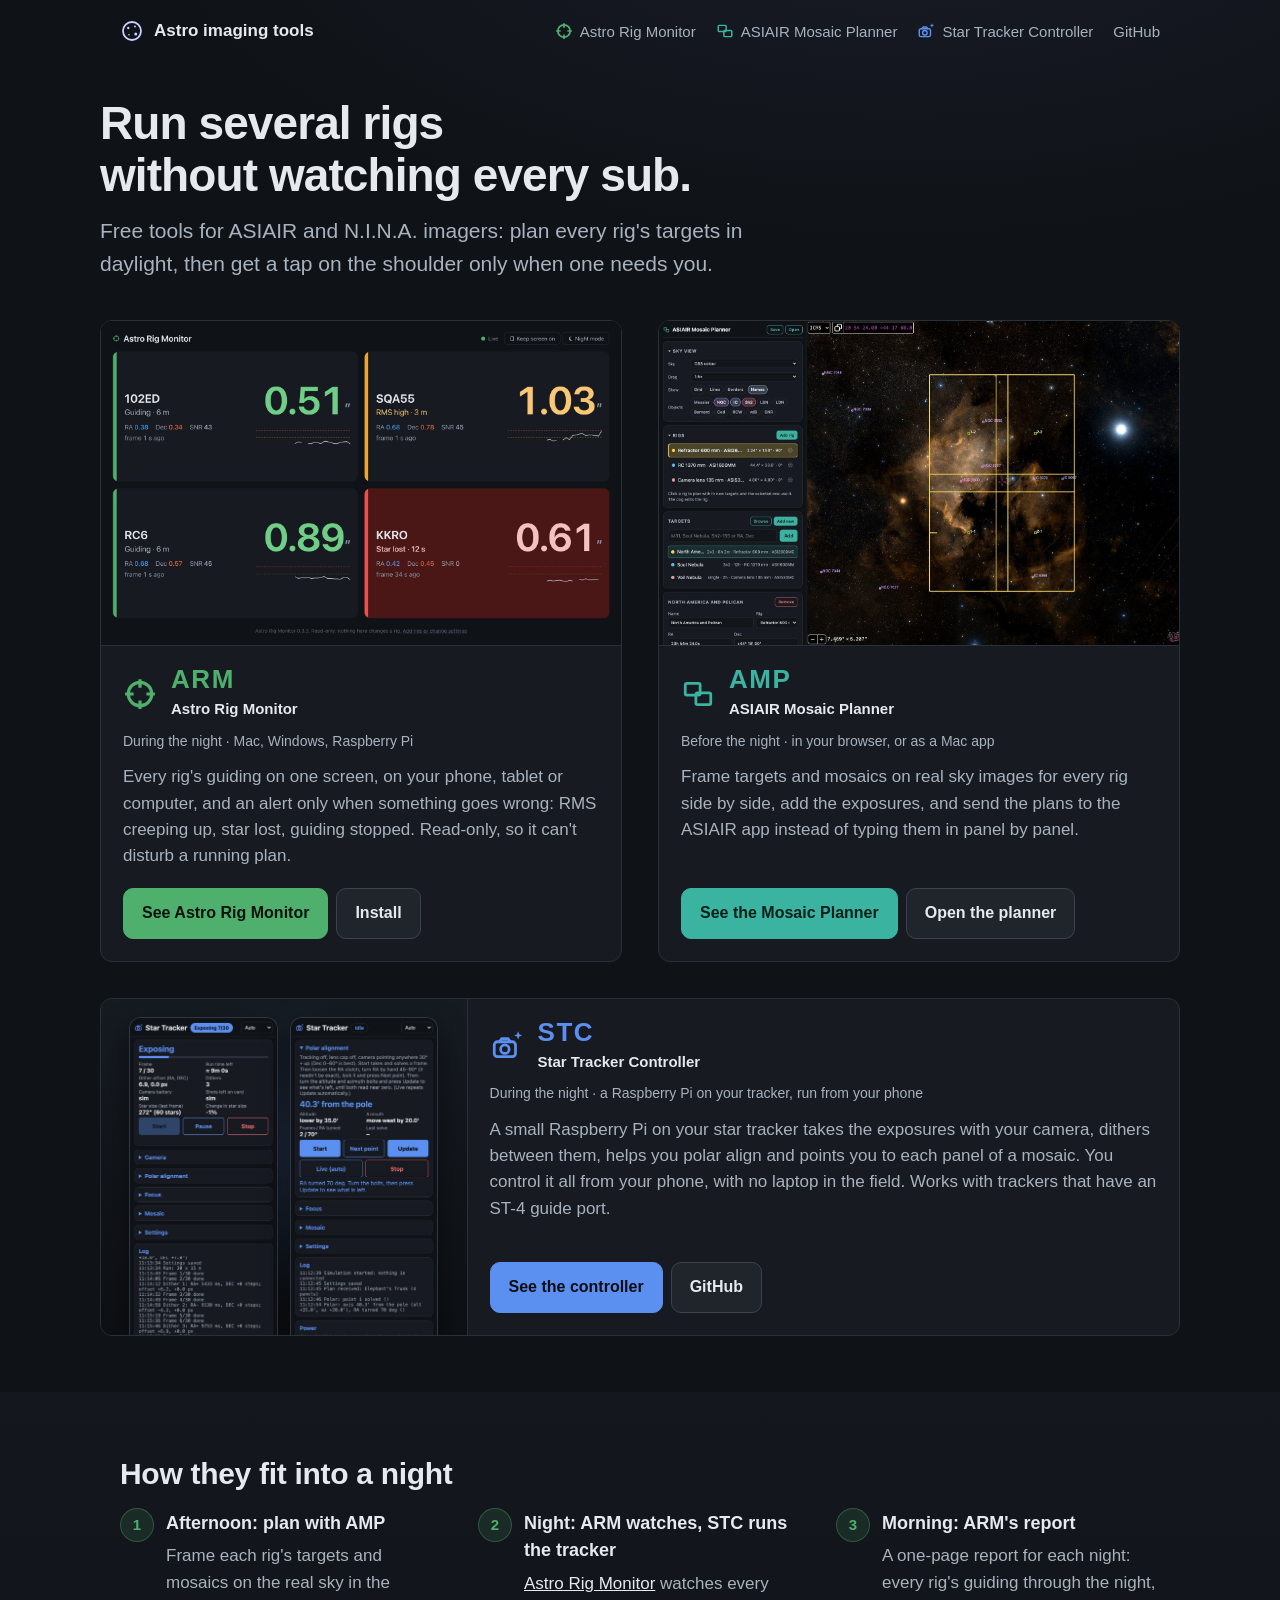
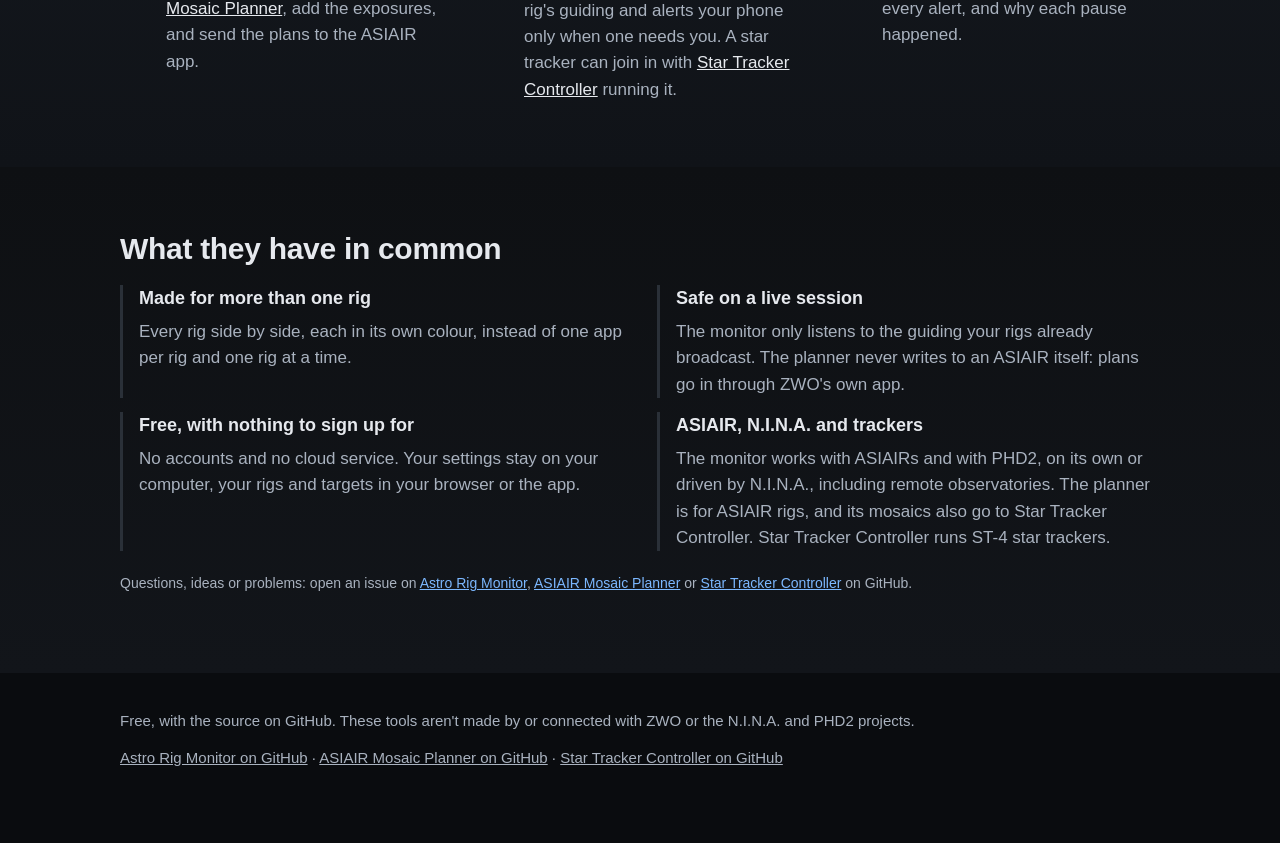
==== index.html @ a5149cb7 "Home: STC screenshots fill their panel Co-Authored-By: Claude Opus 5.5 <noreply@anthropic.com>" ====
<!doctype html>
<html lang="en">
<head>
<meta charset="utf-8">
<meta name="viewport" content="width=device-width, initial-scale=1">
<title>Astro imaging tools: free apps for ASIAIR and N.I.N.A. imagers</title>
<meta name="description" content="Free tools for imaging with several rigs: Astro Rig Monitor watches every rig's guiding and alerts your phone; ASIAIR Mosaic Planner plans mosaics on the real sky and sends them to the ASIAIR app.">
<meta property="og:title" content="Astro imaging tools">
<meta property="og:description" content="Free apps for ASIAIR and N.I.N.A. imagers running more than one rig.">
<meta property="og:image" content="https://dgsgc.github.io/img/rig-monitor.jpg">
<link rel="icon" href="data:image/svg+xml,%3Csvg xmlns='http://www.w3.org/2000/svg' viewBox='0 0 32 32'%3E%3Ccircle cx='16' cy='16' r='12' fill='none' stroke='%23c9d1ff' stroke-width='2.4'/%3E%3Ccircle cx='11' cy='12' r='1.6' fill='%23c9d1ff'/%3E%3Ccircle cx='20' cy='10' r='1.2' fill='%23c9d1ff'/%3E%3Ccircle cx='21' cy='20' r='2' fill='%23c9d1ff'/%3E%3Ccircle cx='12' cy='21' r='1.1' fill='%23c9d1ff'/%3E%3C/svg%3E">
<style>
:root { color-scheme: dark;
  --bg: #0f1216; --panel: #171b21; --line: #2a3038; --text: #e6e9ee; --text2: #a9b2bf;
  --ok: #4fb06d; --warn: #e0a43a; --alert: #e25b4b; --link: #7cb8ff;
  --r: 12px; --max: 1080px;
}
* { box-sizing: border-box; }
html { -webkit-text-size-adjust: 100%; }
body { margin: 0; background: var(--bg) radial-gradient(1100px 520px at 70% -120px, rgba(140,150,255,.08), transparent 70%) no-repeat; color: var(--text); font: 17px/1.55 -apple-system, BlinkMacSystemFont, "Segoe UI", Roboto, sans-serif; }
a { color: var(--link); }
img { max-width: 100%; height: auto; display: block; }
.wrap { max-width: var(--max); margin: 0 auto; padding: 0 20px; }
section { padding: 64px 0; }
/* sections told apart by a slight change of shade, each with a very gentle gradient */
section:nth-of-type(odd)  { background: linear-gradient(180deg, #14181e 0%, #101318 100%); }
section:nth-of-type(even) { background: linear-gradient(180deg, #0e1013 0%, #12151a 100%); }
section#install { background: linear-gradient(180deg, #121820 0%, #0f141a 100%); }
h1 { font-size: clamp(30px, 5vw, 46px); line-height: 1.12; margin: 0 0 14px; letter-spacing: -0.02em; }
h2 { font-size: clamp(23px, 3.2vw, 30px); line-height: 1.2; margin: 0 0 18px; letter-spacing: -0.01em; }
h3 { font-size: 18px; margin: 0 0 6px; }
p { margin: 0 0 14px; }
.lead { font-size: clamp(18px, 2.2vw, 21px); color: var(--text2); max-width: 720px; }
.muted { color: var(--text2); }
small, .small { font-size: 14px; color: var(--text2); }

/* top */
header { padding: 18px 0; }
header .wrap { display: flex; align-items: center; justify-content: space-between; gap: 16px; }
.brand { display: flex; align-items: center; gap: 10px; font-weight: 600; color: var(--text); text-decoration: none; }
.brand svg { width: 24px; height: 24px; }
header nav a { color: var(--text2); text-decoration: none; margin-left: 18px; font-size: 15px; }
header nav a:hover { color: var(--text); }
.hero { padding: 36px 0 56px; }
.hero .shot { margin-top: 34px; }

/* hero mock-up: a tablet in landscape with a phone in front of it, drawn in CSS */
.devices { position: relative; margin: 40px 0 0; padding: 0 9% 6% 0; }
.tablet, .handset { background: linear-gradient(145deg, #2a2f37, #0b0d10 55%, #1b1f25); box-shadow: 0 30px 70px rgba(0,0,0,.55), inset 0 0 0 1px rgba(255,255,255,.07); }
.tablet { border-radius: clamp(16px, 3vw, 34px); padding: clamp(8px, 1.6vw, 18px); }
.tablet .screen { border-radius: clamp(8px, 1.4vw, 16px); overflow: hidden; background: #000; aspect-ratio: 1600 / 1000; }
.handset { position: absolute; right: 0; bottom: 0; width: 23%; border-radius: clamp(16px, 3.2vw, 36px); padding: clamp(4px, .7vw, 8px); }
.handset .screen { border-radius: clamp(12px, 2.6vw, 29px); overflow: hidden; background: #000; aspect-ratio: 9 / 19.5; }
.handset .screen img, .tablet .screen img { width: 100%; height: 100%; object-fit: cover; object-position: top; }
.devices + .cap { margin-top: 14px; }

/* buttons */
.dl { display: flex; flex-wrap: wrap; gap: 10px; margin: 26px 0 8px; }
.btn { display: inline-flex; align-items: center; gap: 8px; padding: 12px 18px; border-radius: 10px; font-weight: 600; font-size: 16px;
       text-decoration: none; border: 1px solid #3c434e; color: var(--text); background: #20252c; }
.btn.primary { background: var(--ok); border-color: var(--ok); color: #08130c; }
.btn:hover { filter: brightness(1.1); }
.btn .sub { font-weight: 400; font-size: 13px; opacity: .8; }

/* screenshots */
.shot { border-radius: var(--r); border: 1px solid var(--line); overflow: hidden; background: #000; }
.cap { font-size: 14px; color: var(--text2); margin-top: 8px; }
.grid3 { display: grid; grid-template-columns: repeat(3, 1fr); gap: 16px; }
.phone { aspect-ratio: 600 / 1298; }
.phone img { width: 100%; height: 100%; object-fit: cover; object-position: top; }

/* points */
.points { display: grid; grid-template-columns: repeat(2, 1fr); gap: 14px 34px; margin-top: 8px; }
.point { padding-left: 16px; border-left: 3px solid var(--line); }
.point p { color: var(--text2); margin: 0; }
.point.ok { border-color: var(--ok); } .point.warn { border-color: var(--warn); } .point.alert { border-color: var(--alert); }

/* levels table */
.levels { width: 100%; border-collapse: collapse; margin-top: 6px; font-size: 16px; }
.levels td { padding: 10px 12px; border-top: 1px solid var(--line); vertical-align: top; }
.levels td:first-child { white-space: nowrap; font-weight: 600; width: 1%; }
.tag { display: inline-block; padding: 1px 9px; border-radius: 99px; font-size: 13px; font-weight: 700; }
.tag.ok { background: rgba(79,176,109,.18); color: var(--ok); }
.tag.warn { background: rgba(224,164,58,.18); color: var(--warn); }
.tag.alert { background: rgba(226,91,75,.2); color: var(--alert); }

.steps { list-style: none; counter-reset: st; padding: 0; margin: 8px 0 0; display: grid; grid-template-columns: repeat(2, 1fr); gap: 18px 34px; }
.steps li { counter-increment: st; position: relative; padding-left: 46px; }
.steps li::before { content: counter(st); position: absolute; left: 0; top: -2px; width: 32px; height: 32px; border-radius: 50%;
  display: grid; place-items: center; font-weight: 700; font-size: 15px; color: var(--ok); background: rgba(79,176,109,.14); border: 1px solid rgba(79,176,109,.35); }
.steps p { color: var(--text2); margin: 0; }

/* settings pop-up */
dialog#settings { width: min(720px, calc(100vw - 32px)); max-height: min(86vh, 900px); overflow: auto; padding: 0; border: 1px solid var(--line); border-radius: var(--r);
  background: linear-gradient(180deg, #181c22, #121519); color: var(--text); box-shadow: 0 30px 80px rgba(0,0,0,.6); }
dialog#settings::backdrop { background: rgba(5,7,9,.7); backdrop-filter: blur(2px); }
.dlg-head { position: sticky; top: 0; display: flex; align-items: center; justify-content: space-between; gap: 12px; padding: 16px 20px;
  background: #181c22; border-bottom: 1px solid var(--line); }
.dlg-head h2 { margin: 0; font-size: 21px; }
.dlg-x { background: none; border: 1px solid var(--line); color: var(--text2); border-radius: 8px; width: 34px; height: 34px; font-size: 22px; line-height: 1; cursor: pointer; }
.dlg-x:hover { color: var(--text); }
.dlg-body { padding: 16px 20px 22px; font-size: 15.5px; }
.dlg-body h3 { margin: 20px 0 8px; font-size: 15px; color: var(--ok); text-transform: uppercase; letter-spacing: .06em; }
.dlg-body dl { margin: 0; display: grid; grid-template-columns: 11em 1fr; gap: 8px 16px; }
.dlg-body dt { font-weight: 600; }
.dlg-body dd { margin: 0; color: var(--text2); }
@media (max-width: 560px) { .dlg-body dl { grid-template-columns: 1fr; gap: 2px; } .dlg-body dd { margin-bottom: 8px; } }

/* install */
.install { display: grid; grid-template-columns: repeat(3, 1fr); gap: 16px; }
.card { background: var(--panel); border: 1px solid var(--line); border-radius: var(--r); padding: 20px; }
.card ol { margin: 10px 0 0; padding-left: 20px; color: var(--text2); }
.card li { margin-bottom: 6px; }
.card .btns { display: flex; flex-wrap: wrap; gap: 8px; margin-top: 14px; }
code { font: 13px/1.5 ui-monospace, SFMono-Regular, Menlo, monospace; background: #0a0c0f; border: 1px solid var(--line);
       border-radius: 6px; padding: 2px 6px; word-break: break-all; }
pre { margin: 10px 0 0; } pre code { display: block; padding: 10px; white-space: pre-wrap; }
.copy { margin-top: 8px; font-size: 13px; padding: 6px 10px; border-radius: 8px; border: 1px solid var(--line); background: none; color: var(--text2); cursor: pointer; }

footer { padding: 36px 0 60px; background: #0a0c0f; color: var(--text2); font-size: 15px; }
footer a { color: var(--text2); }

@media (max-width: 820px) {
  .points, .install, .steps { grid-template-columns: 1fr; }
  header nav { display: none; }
  section { padding: 48px 0; }
}
@media (max-width: 520px) {
  .grid3 { grid-template-columns: 1fr 1fr; }
  .grid3 > :nth-child(3) { display: none; }
  .wrap { padding: 0 16px; }
  .btn { width: 100%; justify-content: center; }
  .devices { padding: 0 14% 10% 0; }
  .handset { width: 30%; }
}

/* the tools */
.tools { display: grid; grid-template-columns: repeat(2, 1fr); gap: 36px; margin-top: 40px; }
/* Star Tracker Controller, the smaller tool: one wide card under the two main ones, picture on the left */
.tool.tp { grid-column: 1 / -1; flex-direction: row; }
.tool.tp .pic.art { flex: 0 0 34%; aspect-ratio: auto; min-height: 210px; border-bottom: 0; border-right: 1px solid var(--line); }
.tool.tp .pic.art svg { width: 30%; max-width: 110px; }
@media (max-width: 820px) { .tool .pic.phones img { width: 40%; } .tool.tp { flex-direction: column; } .tool.tp .pic.art { flex: none; aspect-ratio: 16 / 9; min-height: 0; border-right: 0; border-bottom: 1px solid var(--line); } }
.tool { background: var(--panel); border: 1px solid var(--line); border-radius: var(--r); overflow: hidden; display: flex; flex-direction: column; }
.tool .pic { display: block; aspect-ratio: 16 / 10; overflow: hidden; border-bottom: 1px solid var(--line); background: #000; }
.tool .pic img { width: 100%; height: 100%; object-fit: cover; object-position: top left; transition: transform .4s ease; }
.tool:hover .pic img { transform: scale(1.02); }
.tool .body { padding: 20px 22px 22px; display: flex; flex-direction: column; flex: 1; }
.tool h3 { display: flex; align-items: center; gap: 10px; font-size: 21px; margin-bottom: 4px; }
.tool h3 svg { width: 24px; height: 24px; flex: none; }
.tool .for { font-size: 14px; color: var(--text2); margin: 0 0 12px; }
.tool p.what { color: var(--text2); margin: 0 0 18px; }
.tool .btns { display: flex; flex-wrap: wrap; gap: 8px; margin-top: auto; }
.tool.rig .btn.primary { background: var(--ok); border-color: var(--ok); color: #08130c; }
.tool.mos .btn.primary { background: #3bb3a1; border-color: #3bb3a1; color: #04201b; }
.tool.tp .btn.primary { background: #5b8ff0; border-color: #5b8ff0; color: #0b0e12; }
.tool .pic.art { display: grid; place-items: center; background: radial-gradient(circle at 50% 45%, rgba(91,143,240,.16), transparent 60%), linear-gradient(180deg, #161b22, #0d1014); }
.tool .pic.art svg { width: 38%; height: auto; }
.tool:hover .pic.art svg { transform: scale(1.03); transition: transform .4s ease; }
@media (max-width: 820px) { .tools { grid-template-columns: 1fr; } }
.steps.three { grid-template-columns: repeat(3, 1fr); }
@media (max-width: 820px) { .steps.three { grid-template-columns: 1fr; } }
.steps a, .point a { color: var(--text); }

.tool .pic.phones { display: flex; justify-content: center; align-items: flex-start; gap: 12px; padding: 18px 14px 0; overflow: hidden; }
.tool .pic.phones { align-items: stretch; }
.tool .pic.phones img { width: 44%; height: auto; align-self: stretch; object-fit: cover; object-position: top; border-radius: 12px 12px 0 0;
  border: 1px solid #2f3742; border-bottom: 0; box-shadow: 0 10px 30px rgba(0,0,0,.45); transition: transform .4s ease; }
.tool:hover .pic.phones img { transform: translateY(-3px); }

/* the three tools by their short names */
.trio { display: flex; flex-wrap: wrap; gap: 10px 28px; margin: 26px 0 4px; }
.acro { display: flex; align-items: center; gap: 12px; text-decoration: none; color: var(--text); }
.acro svg { width: 30px; height: 30px; flex: none; }
.acro b { display: block; font-size: 26px; letter-spacing: .06em; line-height: 1; color: var(--c); }
.acro small { display: block; font-size: 13.5px; color: var(--text2); margin-top: 4px; }
.acro:hover small { color: var(--text); }
.acr { margin-left: auto; font-size: 12.5px; font-weight: 800; letter-spacing: .08em; color: var(--c); border: 1px solid color-mix(in srgb, var(--c) 55%, transparent);
  background: color-mix(in srgb, var(--c) 14%, transparent); border-radius: 999px; padding: 2px 9px; }
.tool h3 { width: 100%; }

/* title section: headline on the left, the three tools on the right */
.split { display: grid; grid-template-columns: 1fr 1fr; gap: 40px; align-items: center; }
.split .lead { margin-bottom: 0; }
.split h1 { font-size: clamp(30px, 3.6vw, 40px); }
.split .trio { flex-direction: column; gap: 14px; margin: 0; }
.split .acro { gap: 16px; padding: 6px 4px; border-radius: 10px; }
.split .acro:hover { background: rgba(255,255,255,.03); }
.split .acro svg { width: 40px; height: 40px; }
.split .acro b { font-size: 30px; }
.split .acro small { font-size: 15px; }
@media (max-width: 820px) { .split { grid-template-columns: 1fr; gap: 24px; } }

.tool h3.acro-title { display: flex; align-items: center; gap: 14px; margin-bottom: 10px; }
.tool h3.acro-title svg { width: 34px; height: 34px; }
.tool h3.acro-title b { display: block; font-size: 26px; letter-spacing: .06em; line-height: 1; color: var(--c); }
.tool h3.acro-title small { display: block; font-size: 15px; font-weight: 600; color: var(--text); margin-top: 5px; letter-spacing: 0; }

header nav { display: flex; align-items: center; flex-wrap: wrap; justify-content: flex-end; gap: 6px 20px; }
header nav a { margin-left: 0; }
header nav a.navtool { display: inline-flex; align-items: center; gap: 7px; }
header nav a.navtool svg { width: 18px; height: 18px; flex: none; }
@media (max-width: 1000px) { header nav a.navtool { font-size: 14px; } header nav { gap: 6px 14px; } }
</style>
</head>
<body>

<header>
  <div class="wrap">
    <a class="brand" href="#"><svg viewBox="0 0 32 32" aria-hidden="true"><circle cx="16" cy="16" r="12" fill="none" stroke="#c9d1ff" stroke-width="2.4"/><circle cx="11" cy="12" r="1.6" fill="#c9d1ff"/><circle cx="20" cy="10" r="1.2" fill="#c9d1ff"/><circle cx="21" cy="20" r="2" fill="#c9d1ff"/><circle cx="12" cy="21" r="1.1" fill="#c9d1ff"/></svg>Astro imaging tools</a>
    <nav><a class="navtool" href="https://dgsgc.github.io/astro-rig-monitor/"><svg viewBox="0 0 32 32" aria-hidden="true"><circle cx="16" cy="16" r="11" fill="none" stroke="#4fb06d" stroke-width="3"/><path d="M16 2v8M16 22v8M2 16h8M22 16h8" stroke="#4fb06d" stroke-width="3"/></svg>Astro Rig Monitor</a><a class="navtool" href="https://dgsgc.github.io/asiair-mosaic-planner/"><svg viewBox="0 0 32 32" aria-hidden="true"><rect x="4" y="6" width="14" height="11" rx="1.5" fill="none" stroke="#3bb3a1" stroke-width="2.6"/><rect x="14" y="15" width="14" height="11" rx="1.5" fill="none" stroke="#3bb3a1" stroke-width="2.6"/></svg>ASIAIR Mosaic Planner</a><a class="navtool" href="https://dgsgc.github.io/star-tracker-controller/"><svg viewBox="0 0 32 32" aria-hidden="true"><rect x="4" y="12" width="20" height="14" rx="3" fill="none" stroke="#5b8ff0" stroke-width="2.6" stroke-linecap="round" stroke-linejoin="round"/><circle cx="14" cy="19" r="4" fill="none" stroke="#5b8ff0" stroke-width="2.6" stroke-linecap="round" stroke-linejoin="round"/><path d="M9 12l2-3h6l2 3" fill="none" stroke="#5b8ff0" stroke-width="2.6" stroke-linecap="round" stroke-linejoin="round"/><path d="M26.5 2.2l1.06 2.74 2.74 1.06-2.74 1.06-1.06 2.74-1.06-2.74-2.74-1.06 2.74-1.06z" fill="#5b8ff0"/></svg>Star Tracker Controller</a><a href="https://github.com/dgsgc">GitHub</a></nav>
  </div>
</header>

<main>
<div class="wrap hero">
  <h1>Run several rigs<br>without watching every sub.</h1>
  <p class="lead">Free tools for ASIAIR and N.I.N.A. imagers: plan every rig's targets in daylight, then get a tap on the shoulder only when one needs you.</p>

  <div class="tools">
    <article class="tool rig">
      <a class="pic" href="https://dgsgc.github.io/astro-rig-monitor/"><img src="img/rig-monitor.jpg" width="1600" height="1000" alt="Astro Rig Monitor showing four rigs: two guiding well, one in warning, one in alert"></a>
      <div class="body">
        <h3 class="acro-title" style="--c:#4fb06d"><svg viewBox="0 0 32 32" aria-hidden="true"><circle cx="16" cy="16" r="11" fill="none" stroke="#4fb06d" stroke-width="3"/><path d="M16 2v8M16 22v8M2 16h8M22 16h8" stroke="#4fb06d" stroke-width="3"/></svg><span><b>ARM</b><small>Astro Rig Monitor</small></span></h3>
        <p class="for">During the night · Mac, Windows, Raspberry Pi</p>
        <p class="what">Every rig's guiding on one screen, on your phone, tablet or computer, and an alert only when something goes wrong: RMS creeping up, star lost, guiding stopped. Read-only, so it can't disturb a running plan.</p>
        <div class="btns"><a class="btn primary" href="https://dgsgc.github.io/astro-rig-monitor/">See Astro Rig Monitor</a><a class="btn" href="https://dgsgc.github.io/astro-rig-monitor/#install">Install</a></div>
      </div>
    </article>
    <article class="tool mos">
      <a class="pic" href="https://dgsgc.github.io/asiair-mosaic-planner/"><img src="img/mosaic-planner.jpg" width="1600" height="964" alt="ASIAIR Mosaic Planner with a 2×2 mosaic of the North America and Pelican nebulae"></a>
      <div class="body">
        <h3 class="acro-title" style="--c:#3bb3a1"><svg viewBox="0 0 32 32" aria-hidden="true"><rect x="4" y="6" width="14" height="11" rx="1.5" fill="none" stroke="#3bb3a1" stroke-width="2.6"/><rect x="14" y="15" width="14" height="11" rx="1.5" fill="none" stroke="#3bb3a1" stroke-width="2.6"/></svg><span><b>AMP</b><small>ASIAIR Mosaic Planner</small></span></h3>
        <p class="for">Before the night · in your browser, or as a Mac app</p>
        <p class="what">Frame targets and mosaics on real sky images for every rig side by side, add the exposures, and send the plans to the ASIAIR app instead of typing them in panel by panel.</p>
        <div class="btns"><a class="btn primary" href="https://dgsgc.github.io/asiair-mosaic-planner/">See the Mosaic Planner</a><a class="btn" href="https://dgsgc.github.io/asiair-mosaic-planner/app/">Open the planner</a></div>
      </div>
    </article>
    <article class="tool tp">
      <a class="pic art phones" href="https://dgsgc.github.io/star-tracker-controller/" aria-label="Star Tracker Controller"><img src="img/star-tracker-run.jpg" width="600" height="1298" alt="Star Tracker Controller on a phone: a run in progress with dithers" loading="lazy"><img src="img/star-tracker-polar.jpg" width="600" height="1298" alt="Star Tracker Controller on a phone: polar alignment" loading="lazy"></a>
      <div class="body">
        <h3 class="acro-title" style="--c:#5b8ff0"><svg viewBox="0 0 32 32" aria-hidden="true"><rect x="4" y="12" width="20" height="14" rx="3" fill="none" stroke="#5b8ff0" stroke-width="2.6" stroke-linecap="round" stroke-linejoin="round"/><circle cx="14" cy="19" r="4" fill="none" stroke="#5b8ff0" stroke-width="2.6" stroke-linecap="round" stroke-linejoin="round"/><path d="M9 12l2-3h6l2 3" fill="none" stroke="#5b8ff0" stroke-width="2.6" stroke-linecap="round" stroke-linejoin="round"/><path d="M26.5 2.2l1.06 2.74 2.74 1.06-2.74 1.06-1.06 2.74-1.06-2.74-2.74-1.06 2.74-1.06z" fill="#5b8ff0"/></svg><span><b>STC</b><small>Star Tracker Controller</small></span></h3>
        <p class="for">During the night · a Raspberry Pi on your tracker, run from your phone</p>
        <p class="what">A small Raspberry Pi on your star tracker takes the exposures with your camera, dithers between them, helps you polar align and points you to each panel of a mosaic. You control it all from your phone, with no laptop in the field. Works with trackers that have an ST-4 guide port.</p>
        <div class="btns"><a class="btn primary" href="https://dgsgc.github.io/star-tracker-controller/">See the controller</a><a class="btn" href="https://github.com/dgsgc/star-tracker-controller">GitHub</a></div>
      </div>
    </article>
  </div>
</div>

<section id="night">
  <div class="wrap">
    <h2>How they fit into a night</h2>
    <ol class="steps three">
      <li><h3>Afternoon: plan with AMP</h3><p>Frame each rig's targets and mosaics on the real sky in the <a href="https://dgsgc.github.io/asiair-mosaic-planner/">Mosaic Planner</a>, add the exposures, and send the plans to the ASIAIR app.</p></li>
      <li><h3>Night: ARM watches, STC runs the tracker</h3><p><a href="https://dgsgc.github.io/astro-rig-monitor/">Astro Rig Monitor</a> watches every rig's guiding and alerts your phone only when one needs you. A star tracker can join in with <a href="https://dgsgc.github.io/star-tracker-controller/">Star Tracker Controller</a> running it.</p></li>
      <li><h3>Morning: ARM's report</h3><p>A one-page report for each night: every rig's guiding through the night, every alert, and why each pause happened.</p></li>
    </ol>
  </div>
</section>

<section>
  <div class="wrap">
    <h2>What they have in common</h2>
    <div class="points">
      <div class="point"><h3>Made for more than one rig</h3><p>Every rig side by side, each in its own colour, instead of one app per rig and one rig at a time.</p></div>
      <div class="point"><h3>Safe on a live session</h3><p>The monitor only listens to the guiding your rigs already broadcast. The planner never writes to an ASIAIR itself: plans go in through ZWO's own app.</p></div>
      <div class="point"><h3>Free, with nothing to sign up for</h3><p>No accounts and no cloud service. Your settings stay on your computer, your rigs and targets in your browser or the app.</p></div>
      <div class="point"><h3>ASIAIR, N.I.N.A. and trackers</h3><p>The monitor works with ASIAIRs and with PHD2, on its own or driven by N.I.N.A., including remote observatories. The planner is for ASIAIR rigs, and its mosaics also go to Star Tracker Controller. Star Tracker Controller runs ST-4 star trackers.</p></div>
    </div>
    <p class="small" style="margin-top:22px">Questions, ideas or problems: open an issue on <a href="https://github.com/dgsgc/astro-rig-monitor/issues">Astro Rig Monitor</a>, <a href="https://github.com/dgsgc/asiair-mosaic-planner/issues">ASIAIR Mosaic Planner</a> or <a href="https://github.com/dgsgc/star-tracker-controller/issues">Star Tracker Controller</a> on GitHub.</p>
  </div>
</section>
</main>

<footer>
  <div class="wrap">
    <p>Free, with the source on GitHub. These tools aren't made by or connected with ZWO or the N.I.N.A. and PHD2 projects.</p>
    <p><a href="https://github.com/dgsgc/astro-rig-monitor">Astro Rig Monitor on GitHub</a> · <a href="https://github.com/dgsgc/asiair-mosaic-planner">ASIAIR Mosaic Planner on GitHub</a> · <a href="https://github.com/dgsgc/star-tracker-controller">Star Tracker Controller on GitHub</a></p>
  </div>
</footer>
</body>
</html>
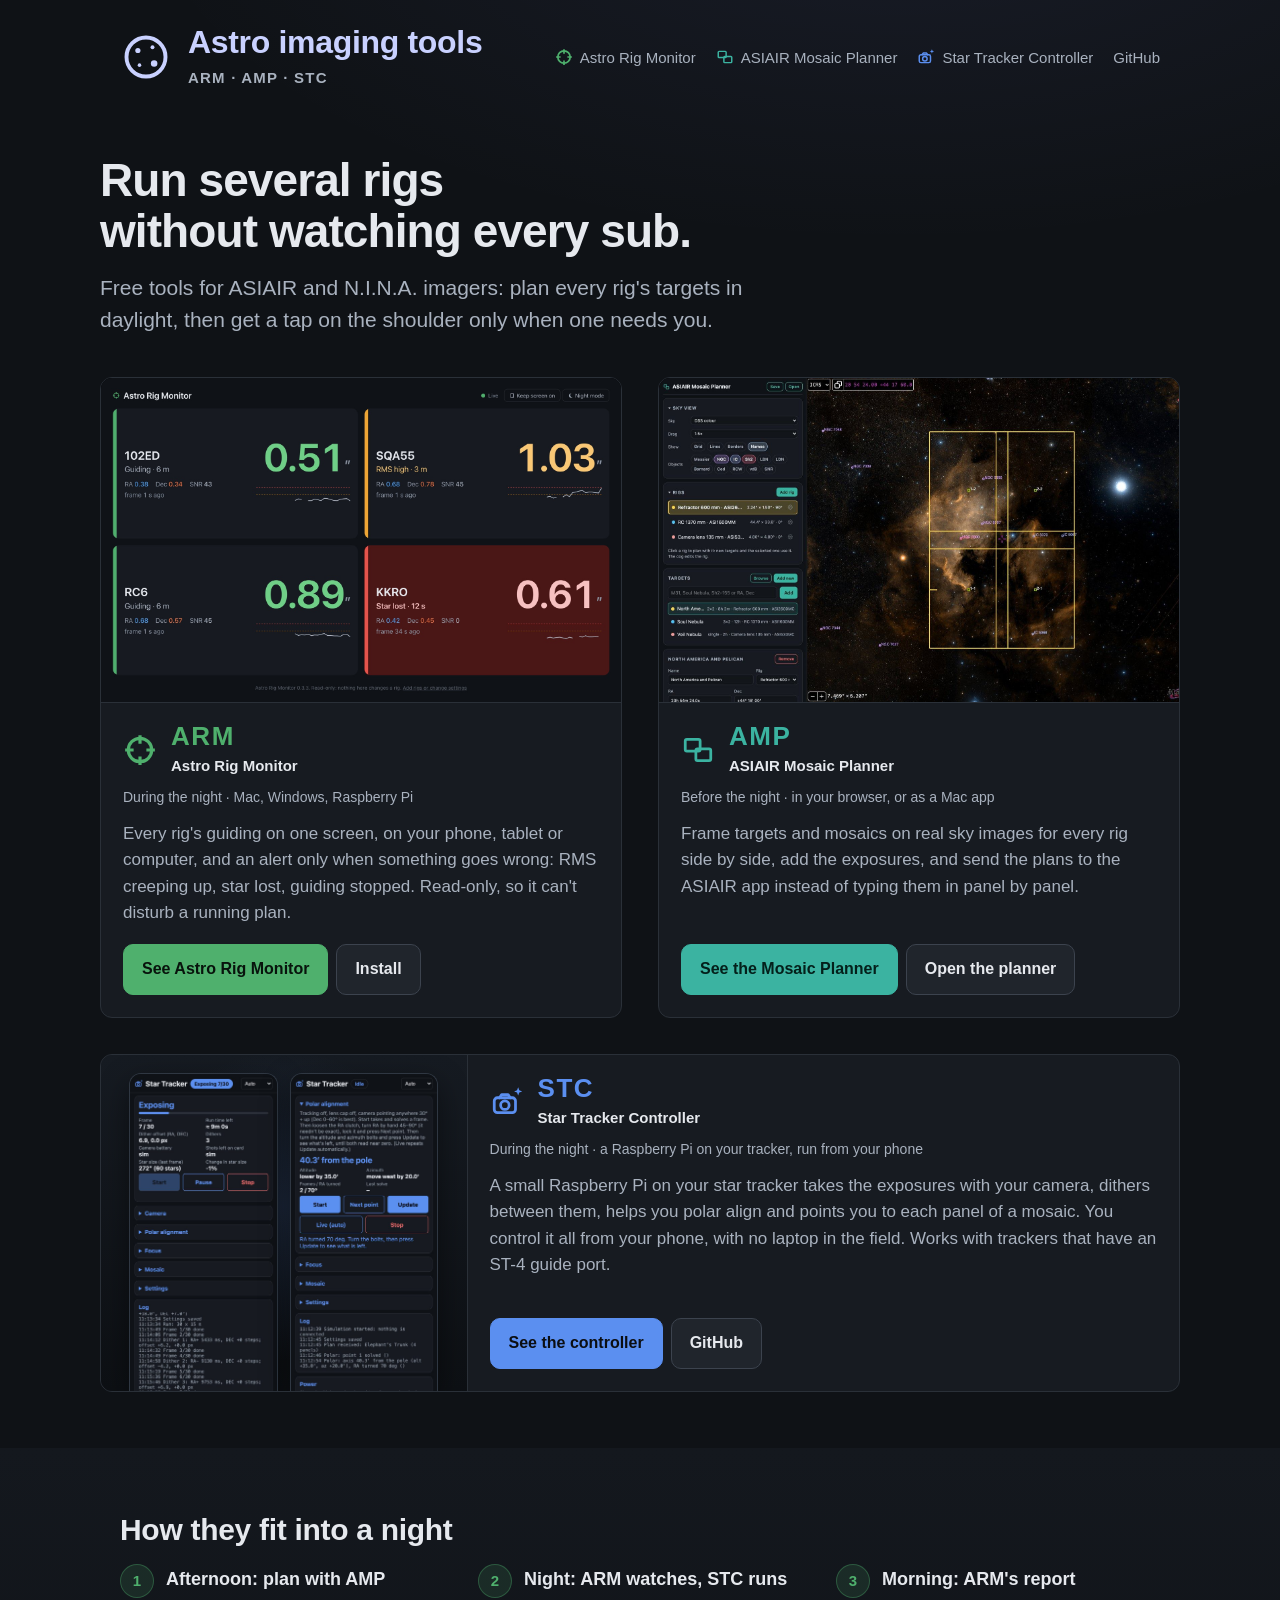
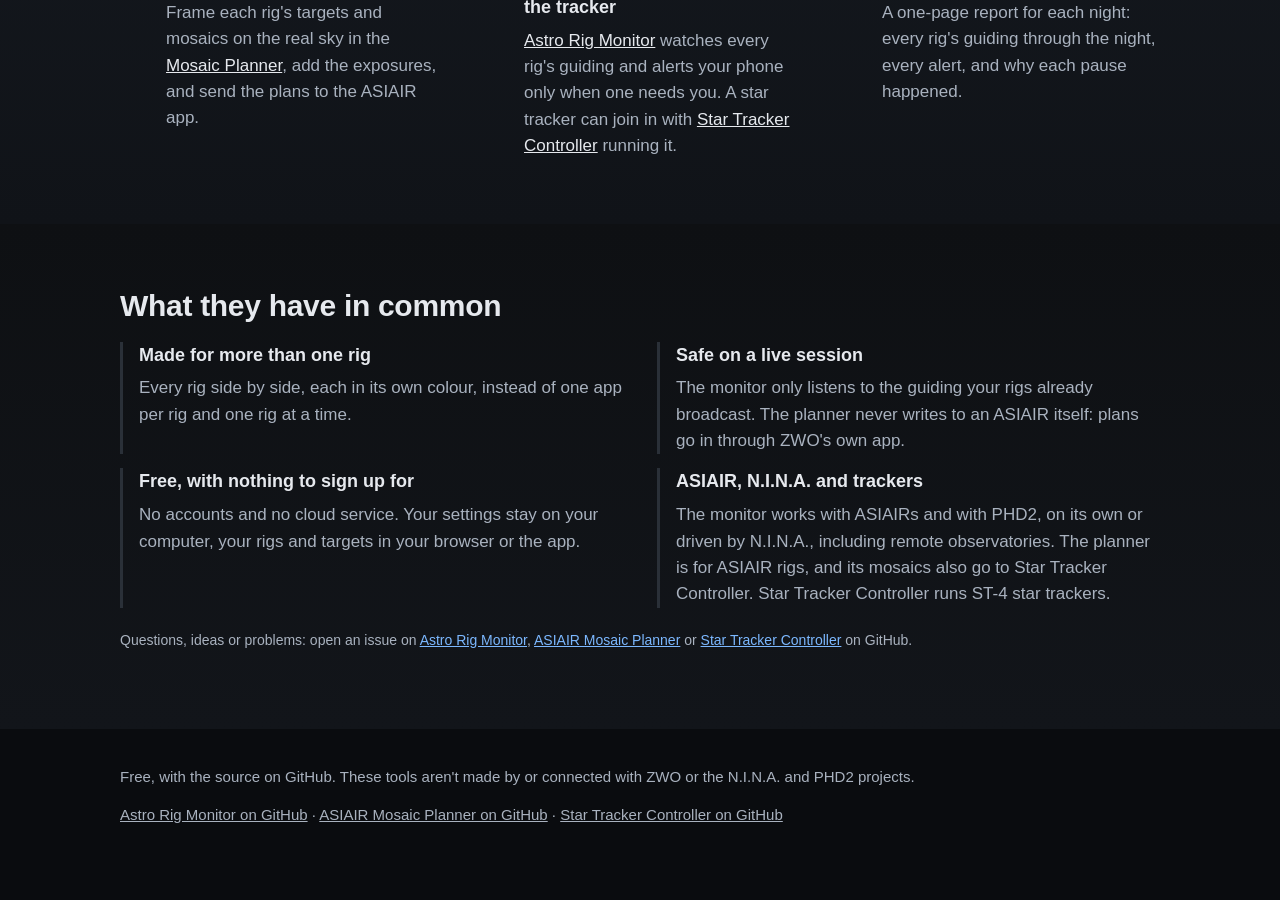
==== commit 50baf1eb: "Home: larger title like the tool pages; menu button below 1100 px Co-Authored-By: Claude Opus 5.5 <n" ====
--- a/index.html
+++ b/index.html
@@ -201,14 +201,38 @@
 header nav a.navtool { display: inline-flex; align-items: center; gap: 7px; }
 header nav a.navtool svg { width: 18px; height: 18px; flex: none; }
 @media (max-width: 1000px) { header nav a.navtool { font-size: 14px; } header nav { gap: 6px 14px; } }
+
+/* homepage title, sized like the tool pages' titles */
+header .brand { gap: 16px; }
+header .brand svg { width: 52px; height: 52px; flex: none; }
+header .brand b { display: block; font-size: 32px; line-height: 1.05; letter-spacing: -.01em; color: #c9d1ff; white-space: nowrap; }
+header .brand small { display: block; font-size: 15px; font-weight: 600; letter-spacing: .08em; color: var(--text2); margin-top: 6px; }
+header { padding: 26px 0 30px; }
+@media (max-width: 520px) { header .brand { gap: 12px; } header .brand svg { width: 42px; height: 42px; } header .brand b { font-size: 24px; } header .brand small { font-size: 13px; } }
+/* Phone menu */
+.menu-btn { display: none; }
+.menu-btn .x { display: none; }
+@media (max-width: 1100px) {
+  header { position: relative; z-index: 20; }
+  .menu-btn { display: inline-flex; align-items: center; justify-content: center; width: 44px; height: 44px; margin-left: auto; padding: 0; background: none; border: 1px solid var(--line); border-radius: 8px; color: var(--text); cursor: pointer; }
+  .menu-btn svg { width: 22px; height: 22px; }
+  header.open .menu-btn .bars { display: none; }
+  header.open .menu-btn .x { display: block; }
+  header nav { display: none !important; position: absolute; top: calc(100% - 8px); left: 16px; right: 16px; flex-direction: column; align-items: stretch; gap: 2px; background: var(--panel); border: 1px solid var(--line); border-radius: 12px; padding: 6px; box-shadow: 0 18px 40px rgba(0,0,0,.5); }
+  header.open nav { display: flex !important; }
+  header nav a, header nav a.navtool { margin: 0; padding: 12px 14px; border-radius: 8px; font-size: 16px; color: var(--text); }
+  header nav a:hover { background: rgba(255,255,255,.05); }
+  header nav a.navtool svg { width: 22px; height: 22px; }
+}
 </style>
 </head>
 <body>
 
 <header>
   <div class="wrap">
-    <a class="brand" href="#"><svg viewBox="0 0 32 32" aria-hidden="true"><circle cx="16" cy="16" r="12" fill="none" stroke="#c9d1ff" stroke-width="2.4"/><circle cx="11" cy="12" r="1.6" fill="#c9d1ff"/><circle cx="20" cy="10" r="1.2" fill="#c9d1ff"/><circle cx="21" cy="20" r="2" fill="#c9d1ff"/><circle cx="12" cy="21" r="1.1" fill="#c9d1ff"/></svg>Astro imaging tools</a>
-    <nav><a class="navtool" href="https://dgsgc.github.io/astro-rig-monitor/"><svg viewBox="0 0 32 32" aria-hidden="true"><circle cx="16" cy="16" r="11" fill="none" stroke="#4fb06d" stroke-width="3"/><path d="M16 2v8M16 22v8M2 16h8M22 16h8" stroke="#4fb06d" stroke-width="3"/></svg>Astro Rig Monitor</a><a class="navtool" href="https://dgsgc.github.io/asiair-mosaic-planner/"><svg viewBox="0 0 32 32" aria-hidden="true"><rect x="4" y="6" width="14" height="11" rx="1.5" fill="none" stroke="#3bb3a1" stroke-width="2.6"/><rect x="14" y="15" width="14" height="11" rx="1.5" fill="none" stroke="#3bb3a1" stroke-width="2.6"/></svg>ASIAIR Mosaic Planner</a><a class="navtool" href="https://dgsgc.github.io/star-tracker-controller/"><svg viewBox="0 0 32 32" aria-hidden="true"><rect x="4" y="12" width="20" height="14" rx="3" fill="none" stroke="#5b8ff0" stroke-width="2.6" stroke-linecap="round" stroke-linejoin="round"/><circle cx="14" cy="19" r="4" fill="none" stroke="#5b8ff0" stroke-width="2.6" stroke-linecap="round" stroke-linejoin="round"/><path d="M9 12l2-3h6l2 3" fill="none" stroke="#5b8ff0" stroke-width="2.6" stroke-linecap="round" stroke-linejoin="round"/><path d="M26.5 2.2l1.06 2.74 2.74 1.06-2.74 1.06-1.06 2.74-1.06-2.74-2.74-1.06 2.74-1.06z" fill="#5b8ff0"/></svg>Star Tracker Controller</a><a href="https://github.com/dgsgc">GitHub</a></nav>
+    <a class="brand" href="#"><svg viewBox="0 0 32 32" aria-hidden="true"><circle cx="16" cy="16" r="12" fill="none" stroke="#c9d1ff" stroke-width="2.4"/><circle cx="11" cy="12" r="1.6" fill="#c9d1ff"/><circle cx="20" cy="10" r="1.2" fill="#c9d1ff"/><circle cx="21" cy="20" r="2" fill="#c9d1ff"/><circle cx="12" cy="21" r="1.1" fill="#c9d1ff"/></svg><span><b>Astro imaging tools</b><small>ARM · AMP · STC</small></span></a>
+    <button class="menu-btn" type="button" aria-label="Menu" aria-expanded="false" aria-controls="site-nav"><svg class="bars" viewBox="0 0 24 24" aria-hidden="true"><path d="M4 7h16M4 12h16M4 17h16" stroke="currentColor" stroke-width="2" stroke-linecap="round"/></svg><svg class="x" viewBox="0 0 24 24" aria-hidden="true"><path d="M6 6l12 12M18 6L6 18" stroke="currentColor" stroke-width="2" stroke-linecap="round"/></svg></button>
+    <nav id="site-nav"><a class="navtool" href="https://dgsgc.github.io/astro-rig-monitor/"><svg viewBox="0 0 32 32" aria-hidden="true"><circle cx="16" cy="16" r="11" fill="none" stroke="#4fb06d" stroke-width="3"/><path d="M16 2v8M16 22v8M2 16h8M22 16h8" stroke="#4fb06d" stroke-width="3"/></svg>Astro Rig Monitor</a><a class="navtool" href="https://dgsgc.github.io/asiair-mosaic-planner/"><svg viewBox="0 0 32 32" aria-hidden="true"><rect x="4" y="6" width="14" height="11" rx="1.5" fill="none" stroke="#3bb3a1" stroke-width="2.6"/><rect x="14" y="15" width="14" height="11" rx="1.5" fill="none" stroke="#3bb3a1" stroke-width="2.6"/></svg>ASIAIR Mosaic Planner</a><a class="navtool" href="https://dgsgc.github.io/star-tracker-controller/"><svg viewBox="0 0 32 32" aria-hidden="true"><rect x="4" y="12" width="20" height="14" rx="3" fill="none" stroke="#5b8ff0" stroke-width="2.6" stroke-linecap="round" stroke-linejoin="round"/><circle cx="14" cy="19" r="4" fill="none" stroke="#5b8ff0" stroke-width="2.6" stroke-linecap="round" stroke-linejoin="round"/><path d="M9 12l2-3h6l2 3" fill="none" stroke="#5b8ff0" stroke-width="2.6" stroke-linecap="round" stroke-linejoin="round"/><path d="M26.5 2.2l1.06 2.74 2.74 1.06-2.74 1.06-1.06 2.74-1.06-2.74-2.74-1.06 2.74-1.06z" fill="#5b8ff0"/></svg>Star Tracker Controller</a><a href="https://github.com/dgsgc">GitHub</a></nav>
   </div>
 </header>
 
@@ -279,5 +303,16 @@
     <p><a href="https://github.com/dgsgc/astro-rig-monitor">Astro Rig Monitor on GitHub</a> · <a href="https://github.com/dgsgc/asiair-mosaic-planner">ASIAIR Mosaic Planner on GitHub</a> · <a href="https://github.com/dgsgc/star-tracker-controller">Star Tracker Controller on GitHub</a></p>
   </div>
 </footer>
+<script>
+(function () {
+  var h = document.querySelector('header'), b = h && h.querySelector('.menu-btn');
+  if (!b) return;
+  function set(open) { h.classList.toggle('open', open); b.setAttribute('aria-expanded', open ? 'true' : 'false'); }
+  b.addEventListener('click', function (e) { e.stopPropagation(); set(!h.classList.contains('open')); });
+  h.querySelectorAll('nav a').forEach(function (a) { a.addEventListener('click', function () { set(false); }); });
+  document.addEventListener('click', function (e) { if (!h.contains(e.target)) set(false); });
+  document.addEventListener('keydown', function (e) { if (e.key === 'Escape') set(false); });
+})();
+</script>
 </body>
 </html>
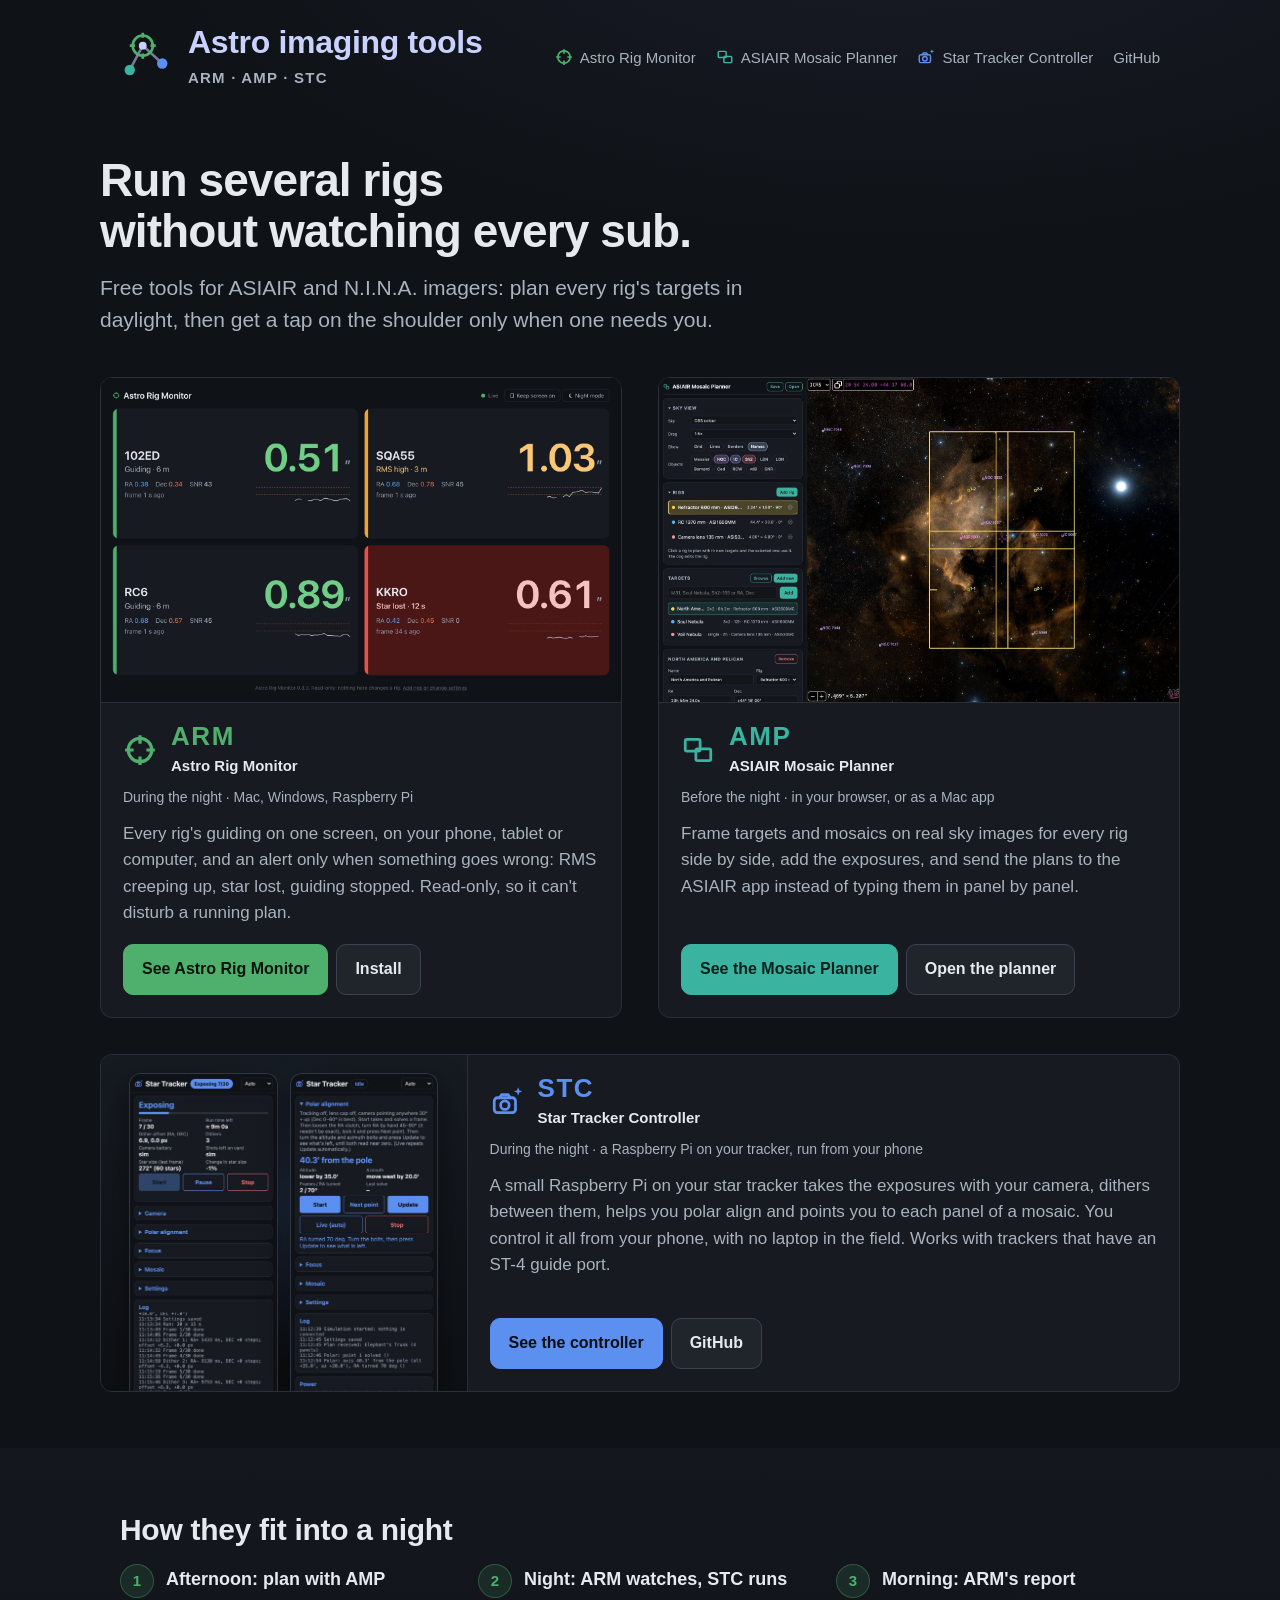
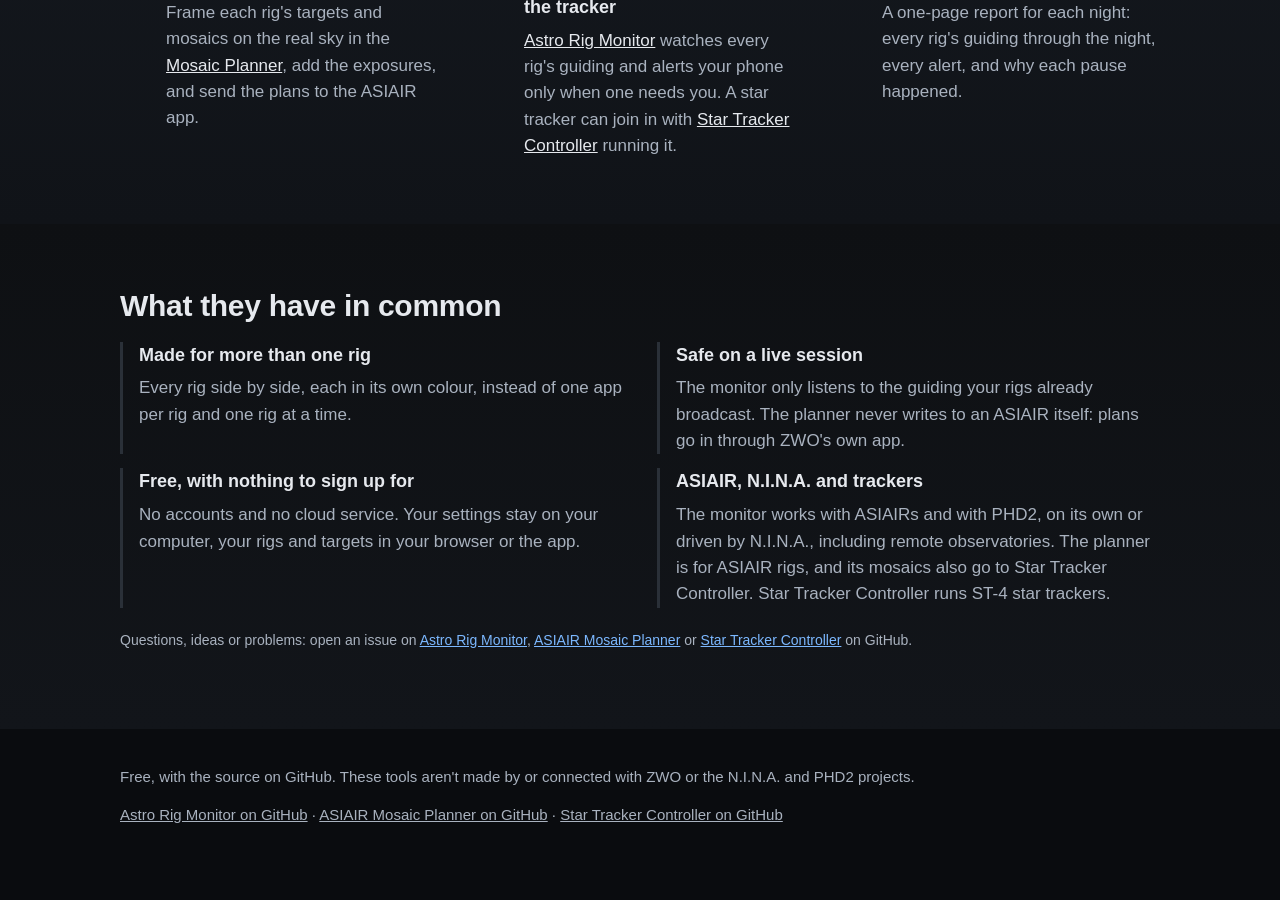
==== commit 3ad9f183: "Home: new suite icon (three tool-colour stars, green target) Co-Authored-By: Claude Opus 5.5 <norepl" ====
--- a/index.html
+++ b/index.html
@@ -8,7 +8,7 @@
 <meta property="og:title" content="Astro imaging tools">
 <meta property="og:description" content="Free apps for ASIAIR and N.I.N.A. imagers running more than one rig.">
 <meta property="og:image" content="https://dgsgc.github.io/img/rig-monitor.jpg">
-<link rel="icon" href="data:image/svg+xml,%3Csvg xmlns='http://www.w3.org/2000/svg' viewBox='0 0 32 32'%3E%3Ccircle cx='16' cy='16' r='12' fill='none' stroke='%23c9d1ff' stroke-width='2.4'/%3E%3Ccircle cx='11' cy='12' r='1.6' fill='%23c9d1ff'/%3E%3Ccircle cx='20' cy='10' r='1.2' fill='%23c9d1ff'/%3E%3Ccircle cx='21' cy='20' r='2' fill='%23c9d1ff'/%3E%3Ccircle cx='12' cy='21' r='1.1' fill='%23c9d1ff'/%3E%3C/svg%3E">
+<link rel="icon" href="data:image/svg+xml,%3Csvg xmlns='http://www.w3.org/2000/svg' viewBox='0 0 32 32'%3E%3Cpath d='M6 24L14 9L26 20' fill='none' stroke='%23c9d1ff' stroke-width='1.6' stroke-opacity='.55'/%3E%3Ccircle cx='14' cy='9' r='6.2' fill='none' stroke='%234fb06d' stroke-width='2'/%3E%3Ccircle cx='6' cy='24' r='3.4' fill='%233bb3a1'/%3E%3Ccircle cx='14' cy='9' r='2.6' fill='%23c9d1ff'/%3E%3Ccircle cx='26' cy='20' r='3.4' fill='%235b8ff0'/%3E%3C/svg%3E">
 <style>
 :root { color-scheme: dark;
   --bg: #0f1216; --panel: #171b21; --line: #2a3038; --text: #e6e9ee; --text2: #a9b2bf;
@@ -230,7 +230,7 @@
 
 <header>
   <div class="wrap">
-    <a class="brand" href="#"><svg viewBox="0 0 32 32" aria-hidden="true"><circle cx="16" cy="16" r="12" fill="none" stroke="#c9d1ff" stroke-width="2.4"/><circle cx="11" cy="12" r="1.6" fill="#c9d1ff"/><circle cx="20" cy="10" r="1.2" fill="#c9d1ff"/><circle cx="21" cy="20" r="2" fill="#c9d1ff"/><circle cx="12" cy="21" r="1.1" fill="#c9d1ff"/></svg><span><b>Astro imaging tools</b><small>ARM · AMP · STC</small></span></a>
+    <a class="brand" href="#"><svg viewBox="0 0 32 32" aria-hidden="true"><path d="M6 24L14 9L26 20" fill="none" stroke="#c9d1ff" stroke-width="1.6" stroke-opacity=".55"/><circle cx="14" cy="9" r="6.2" fill="none" stroke="#4fb06d" stroke-width="1.6"/><path d="M14 1v3.2M14 13.8V17M6 9h3.2M18.8 9H22" stroke="#4fb06d" stroke-width="1.6"/><circle cx="6" cy="24" r="3.2" fill="#3bb3a1"/><circle cx="14" cy="9" r="2.4" fill="#c9d1ff"/><circle cx="26" cy="20" r="3.2" fill="#5b8ff0"/></svg><span><b>Astro imaging tools</b><small>ARM · AMP · STC</small></span></a>
     <button class="menu-btn" type="button" aria-label="Menu" aria-expanded="false" aria-controls="site-nav"><svg class="bars" viewBox="0 0 24 24" aria-hidden="true"><path d="M4 7h16M4 12h16M4 17h16" stroke="currentColor" stroke-width="2" stroke-linecap="round"/></svg><svg class="x" viewBox="0 0 24 24" aria-hidden="true"><path d="M6 6l12 12M18 6L6 18" stroke="currentColor" stroke-width="2" stroke-linecap="round"/></svg></button>
     <nav id="site-nav"><a class="navtool" href="https://dgsgc.github.io/astro-rig-monitor/"><svg viewBox="0 0 32 32" aria-hidden="true"><circle cx="16" cy="16" r="11" fill="none" stroke="#4fb06d" stroke-width="3"/><path d="M16 2v8M16 22v8M2 16h8M22 16h8" stroke="#4fb06d" stroke-width="3"/></svg>Astro Rig Monitor</a><a class="navtool" href="https://dgsgc.github.io/asiair-mosaic-planner/"><svg viewBox="0 0 32 32" aria-hidden="true"><rect x="4" y="6" width="14" height="11" rx="1.5" fill="none" stroke="#3bb3a1" stroke-width="2.6"/><rect x="14" y="15" width="14" height="11" rx="1.5" fill="none" stroke="#3bb3a1" stroke-width="2.6"/></svg>ASIAIR Mosaic Planner</a><a class="navtool" href="https://dgsgc.github.io/star-tracker-controller/"><svg viewBox="0 0 32 32" aria-hidden="true"><rect x="4" y="12" width="20" height="14" rx="3" fill="none" stroke="#5b8ff0" stroke-width="2.6" stroke-linecap="round" stroke-linejoin="round"/><circle cx="14" cy="19" r="4" fill="none" stroke="#5b8ff0" stroke-width="2.6" stroke-linecap="round" stroke-linejoin="round"/><path d="M9 12l2-3h6l2 3" fill="none" stroke="#5b8ff0" stroke-width="2.6" stroke-linecap="round" stroke-linejoin="round"/><path d="M26.5 2.2l1.06 2.74 2.74 1.06-2.74 1.06-1.06 2.74-1.06-2.74-2.74-1.06 2.74-1.06z" fill="#5b8ff0"/></svg>Star Tracker Controller</a><a href="https://github.com/dgsgc">GitHub</a></nav>
   </div>
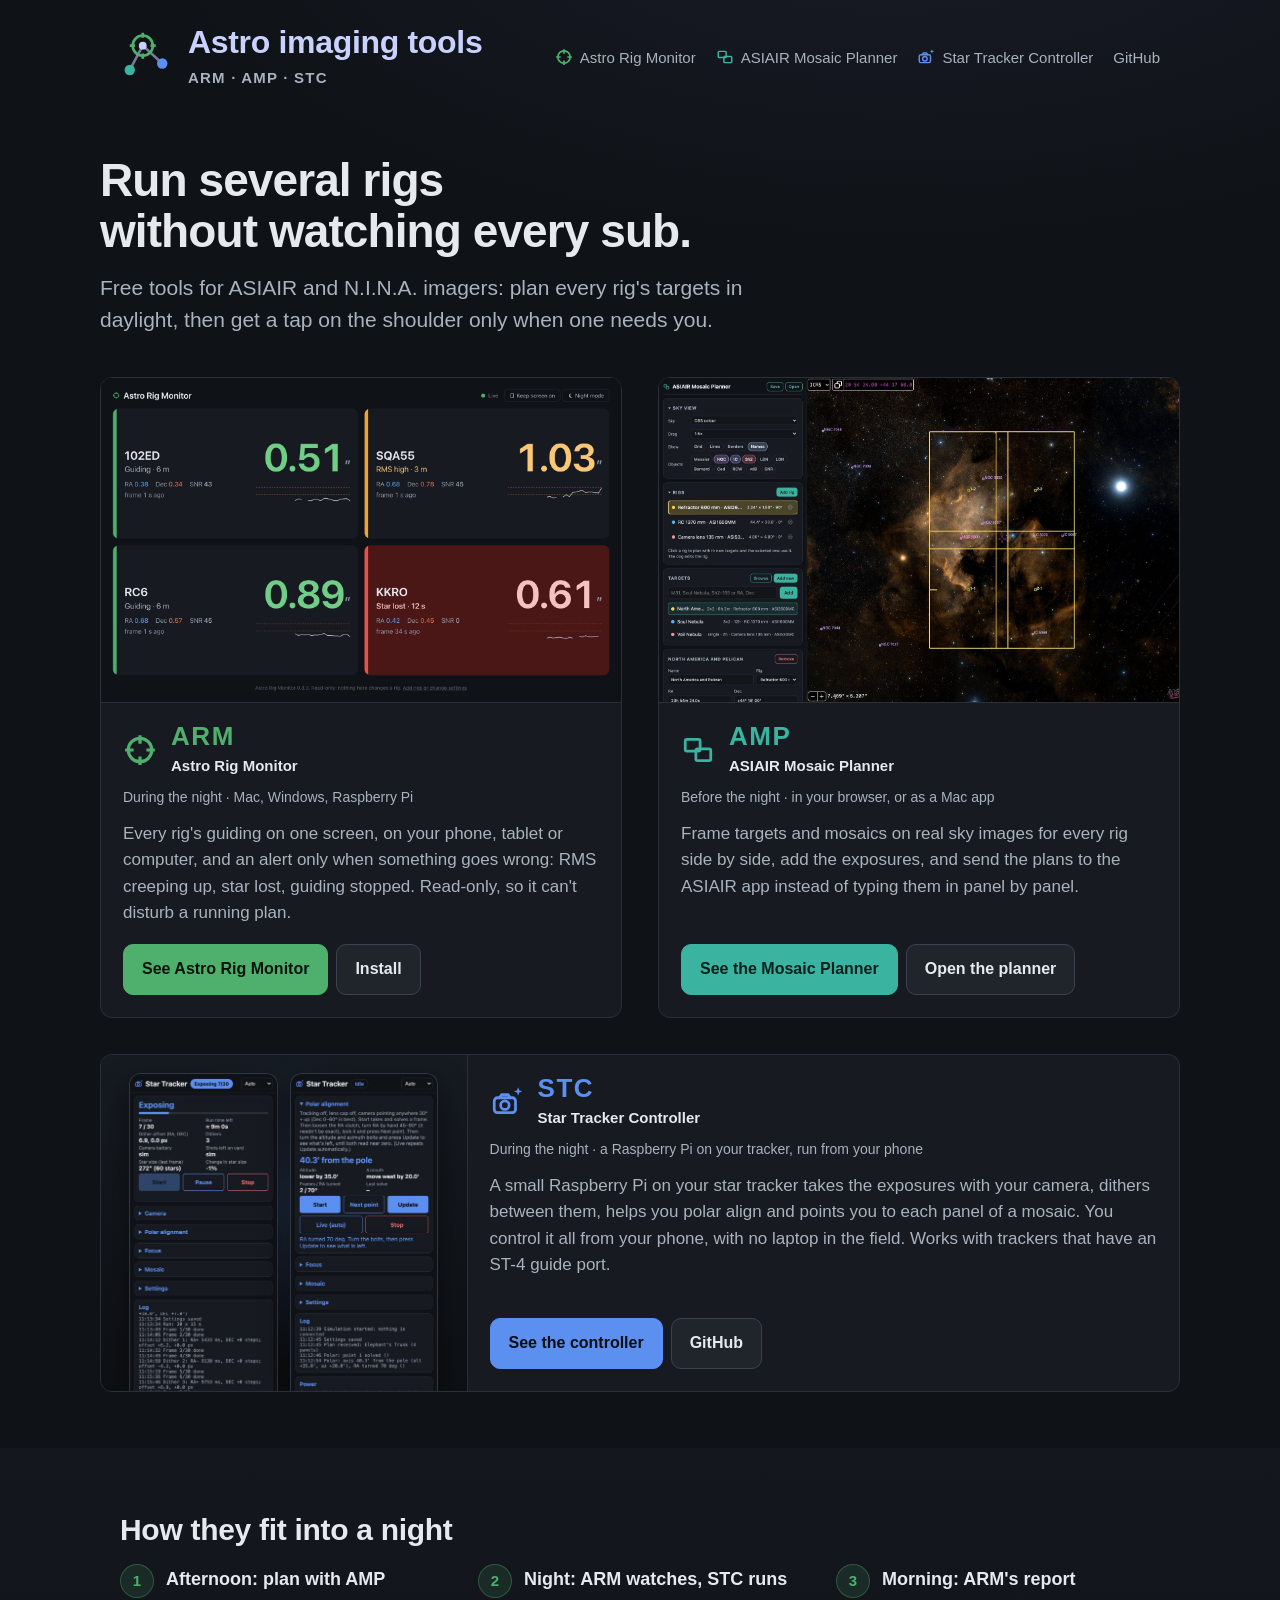
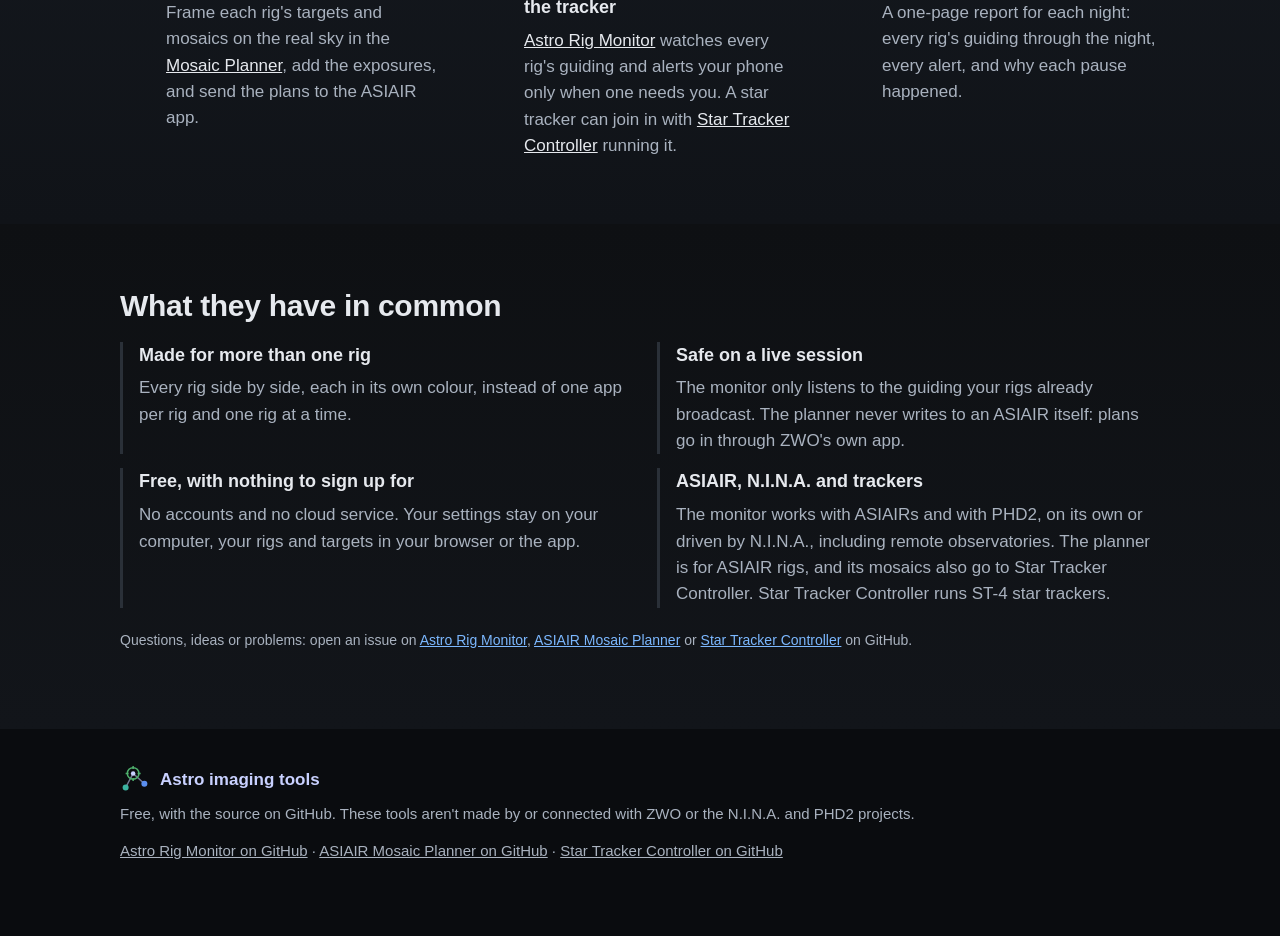
==== commit 14db22f0: "Home: suite icon and name in the footer Co-Authored-By: Claude Opus 5.5 <noreply@anthropic.com>" ====
--- a/index.html
+++ b/index.html
@@ -209,6 +209,8 @@
 header .brand small { display: block; font-size: 15px; font-weight: 600; letter-spacing: .08em; color: var(--text2); margin-top: 6px; }
 header { padding: 26px 0 30px; }
 @media (max-width: 520px) { header .brand { gap: 12px; } header .brand svg { width: 42px; height: 42px; } header .brand b { font-size: 24px; } header .brand small { font-size: 13px; } }
+footer .foot-brand { display: inline-flex; align-items: center; gap: 10px; margin-bottom: 6px; font-weight: 600; font-size: 17px; color: #c9d1ff; text-decoration: none; }
+footer .foot-brand svg { width: 30px; height: 30px; flex: none; }
 /* Phone menu */
 .menu-btn { display: none; }
 .menu-btn .x { display: none; }
@@ -299,6 +301,7 @@
 
 <footer>
   <div class="wrap">
+    <a class="foot-brand" href="#"><svg viewBox="0 0 32 32" aria-hidden="true"><path d="M6 24L14 9L26 20" fill="none" stroke="#c9d1ff" stroke-width="1.6" stroke-opacity=".55"/><circle cx="14" cy="9" r="6.2" fill="none" stroke="#4fb06d" stroke-width="1.6"/><path d="M14 1v3.2M14 13.8V17M6 9h3.2M18.8 9H22" stroke="#4fb06d" stroke-width="1.6"/><circle cx="6" cy="24" r="3.2" fill="#3bb3a1"/><circle cx="14" cy="9" r="2.4" fill="#c9d1ff"/><circle cx="26" cy="20" r="3.2" fill="#5b8ff0"/></svg>Astro imaging tools</a>
     <p>Free, with the source on GitHub. These tools aren't made by or connected with ZWO or the N.I.N.A. and PHD2 projects.</p>
     <p><a href="https://github.com/dgsgc/astro-rig-monitor">Astro Rig Monitor on GitHub</a> · <a href="https://github.com/dgsgc/asiair-mosaic-planner">ASIAIR Mosaic Planner on GitHub</a> · <a href="https://github.com/dgsgc/star-tracker-controller">Star Tracker Controller on GitHub</a></p>
   </div>
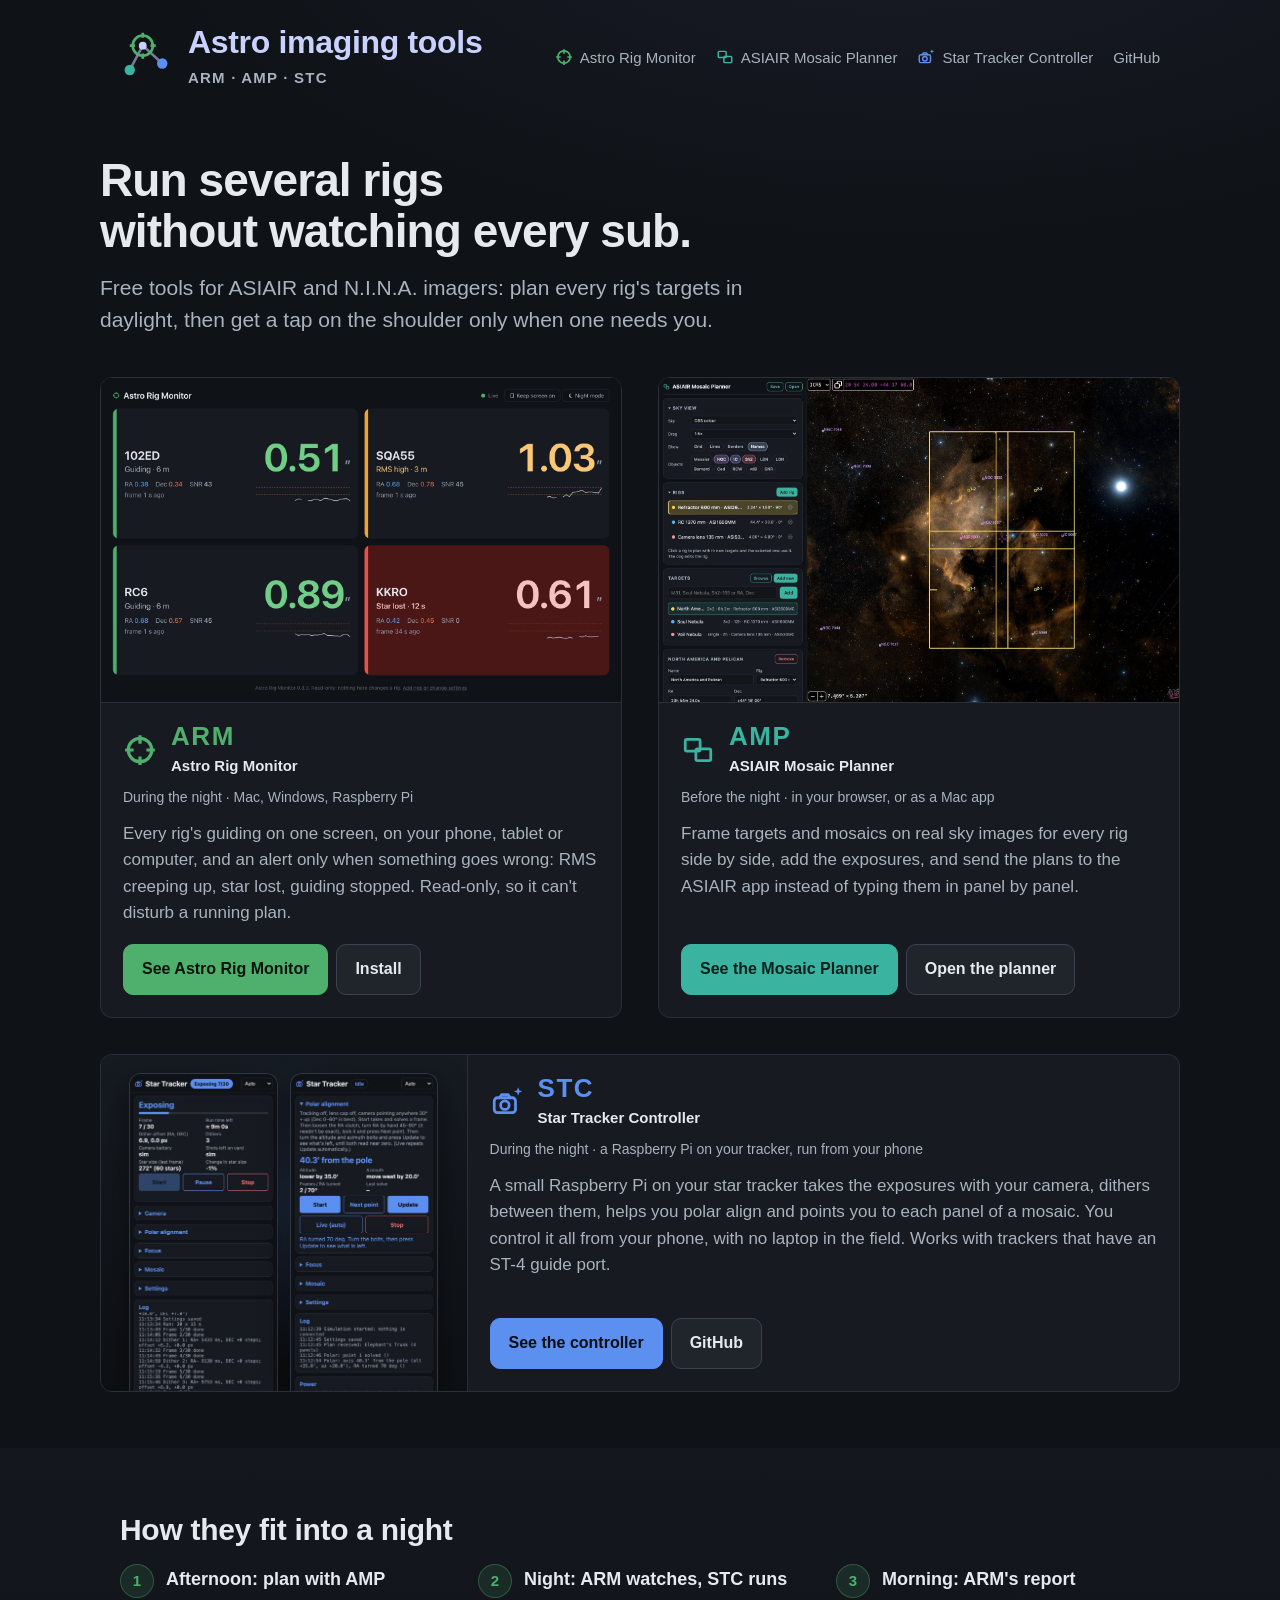
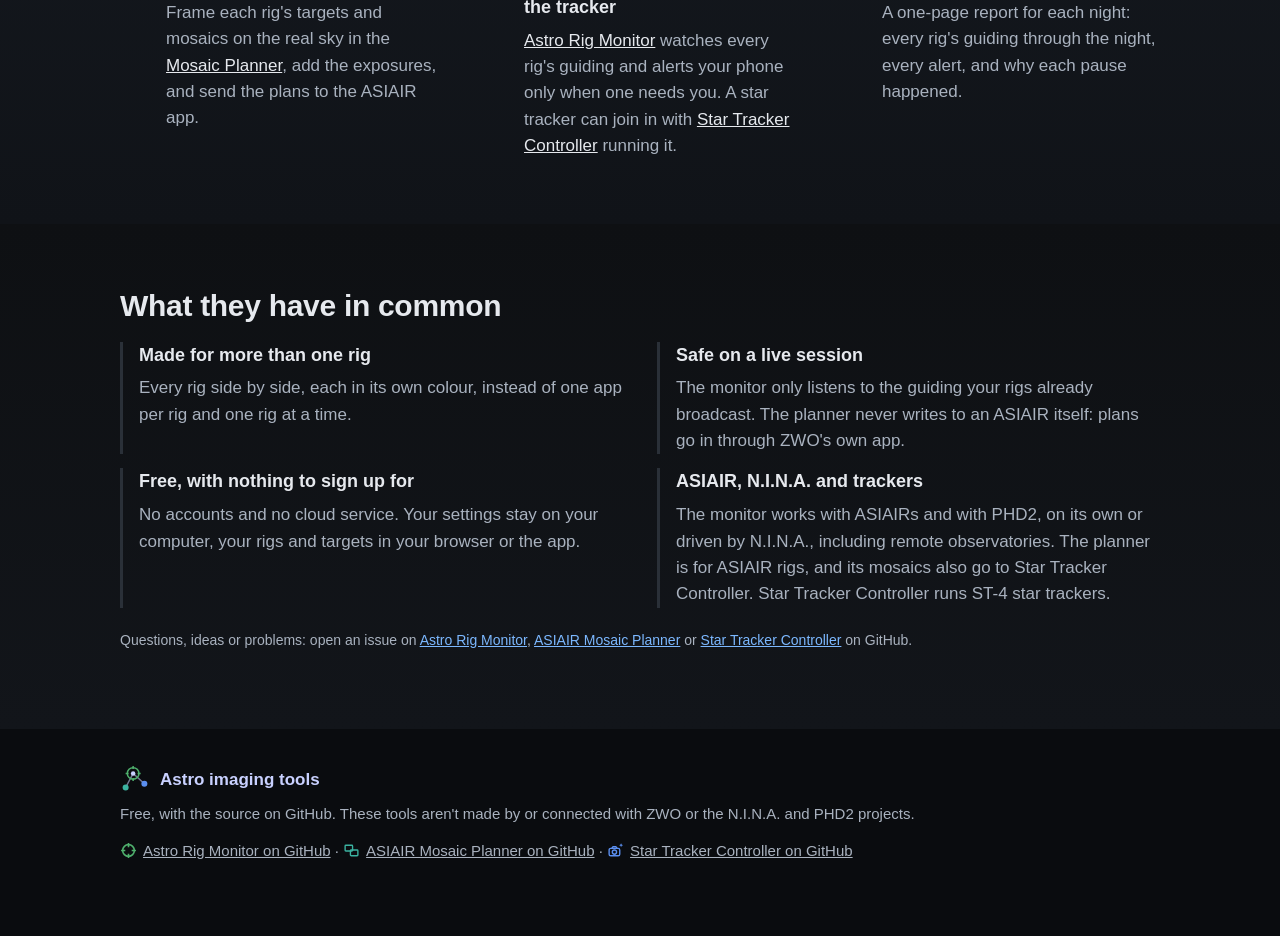
==== commit 4a41ac7b: "Site: tool icons in the footer Co-Authored-By: Claude Opus 5.5 <noreply@anthropic.com>" ====
--- a/index.html
+++ b/index.html
@@ -209,8 +209,10 @@
 header .brand small { display: block; font-size: 15px; font-weight: 600; letter-spacing: .08em; color: var(--text2); margin-top: 6px; }
 header { padding: 26px 0 30px; }
 @media (max-width: 520px) { header .brand { gap: 12px; } header .brand svg { width: 42px; height: 42px; } header .brand b { font-size: 24px; } header .brand small { font-size: 13px; } }
-footer .foot-brand { display: inline-flex; align-items: center; gap: 10px; margin-bottom: 6px; font-weight: 600; font-size: 17px; color: #c9d1ff; text-decoration: none; }
+footer .foot-brand { display: inline-flex; align-items: center; gap: 10px; margin-bottom: 6px; font-weight: 600; font-size: 17px; color: var(--c, #c9d1ff); text-decoration: none; }
 footer .foot-brand svg { width: 30px; height: 30px; flex: none; }
+footer a.ti { display: inline-flex; align-items: center; gap: 6px; vertical-align: bottom; }
+footer a.ti svg { width: 17px; height: 17px; flex: none; }
 /* Phone menu */
 .menu-btn { display: none; }
 .menu-btn .x { display: none; }
@@ -303,7 +305,7 @@
   <div class="wrap">
     <a class="foot-brand" href="#"><svg viewBox="0 0 32 32" aria-hidden="true"><path d="M6 24L14 9L26 20" fill="none" stroke="#c9d1ff" stroke-width="1.6" stroke-opacity=".55"/><circle cx="14" cy="9" r="6.2" fill="none" stroke="#4fb06d" stroke-width="1.6"/><path d="M14 1v3.2M14 13.8V17M6 9h3.2M18.8 9H22" stroke="#4fb06d" stroke-width="1.6"/><circle cx="6" cy="24" r="3.2" fill="#3bb3a1"/><circle cx="14" cy="9" r="2.4" fill="#c9d1ff"/><circle cx="26" cy="20" r="3.2" fill="#5b8ff0"/></svg>Astro imaging tools</a>
     <p>Free, with the source on GitHub. These tools aren't made by or connected with ZWO or the N.I.N.A. and PHD2 projects.</p>
-    <p><a href="https://github.com/dgsgc/astro-rig-monitor">Astro Rig Monitor on GitHub</a> · <a href="https://github.com/dgsgc/asiair-mosaic-planner">ASIAIR Mosaic Planner on GitHub</a> · <a href="https://github.com/dgsgc/star-tracker-controller">Star Tracker Controller on GitHub</a></p>
+    <p><a class="ti" href="https://github.com/dgsgc/astro-rig-monitor"><svg viewBox="0 0 32 32" aria-hidden="true"><circle cx="16" cy="16" r="11" fill="none" stroke="#4fb06d" stroke-width="3"/><path d="M16 2v8M16 22v8M2 16h8M22 16h8" stroke="#4fb06d" stroke-width="3"/></svg>Astro Rig Monitor on GitHub</a> · <a class="ti" href="https://github.com/dgsgc/asiair-mosaic-planner"><svg viewBox="0 0 32 32" aria-hidden="true"><rect x="4" y="6" width="14" height="11" rx="1.5" fill="none" stroke="#3bb3a1" stroke-width="2.6"/><rect x="14" y="15" width="14" height="11" rx="1.5" fill="none" stroke="#3bb3a1" stroke-width="2.6"/></svg>ASIAIR Mosaic Planner on GitHub</a> · <a class="ti" href="https://github.com/dgsgc/star-tracker-controller"><svg viewBox="0 0 32 32" aria-hidden="true"><rect x="4" y="12" width="20" height="14" rx="3" fill="none" stroke="#5b8ff0" stroke-width="2.6" stroke-linecap="round" stroke-linejoin="round"/><circle cx="14" cy="19" r="4" fill="none" stroke="#5b8ff0" stroke-width="2.6" stroke-linecap="round" stroke-linejoin="round"/><path d="M9 12l2-3h6l2 3" fill="none" stroke="#5b8ff0" stroke-width="2.6" stroke-linecap="round" stroke-linejoin="round"/><path d="M26.5 2.2l1.06 2.74 2.74 1.06-2.74 1.06-1.06 2.74-1.06-2.74-2.74-1.06 2.74-1.06z" fill="#5b8ff0"/></svg>Star Tracker Controller on GitHub</a></p>
   </div>
 </footer>
 <script>
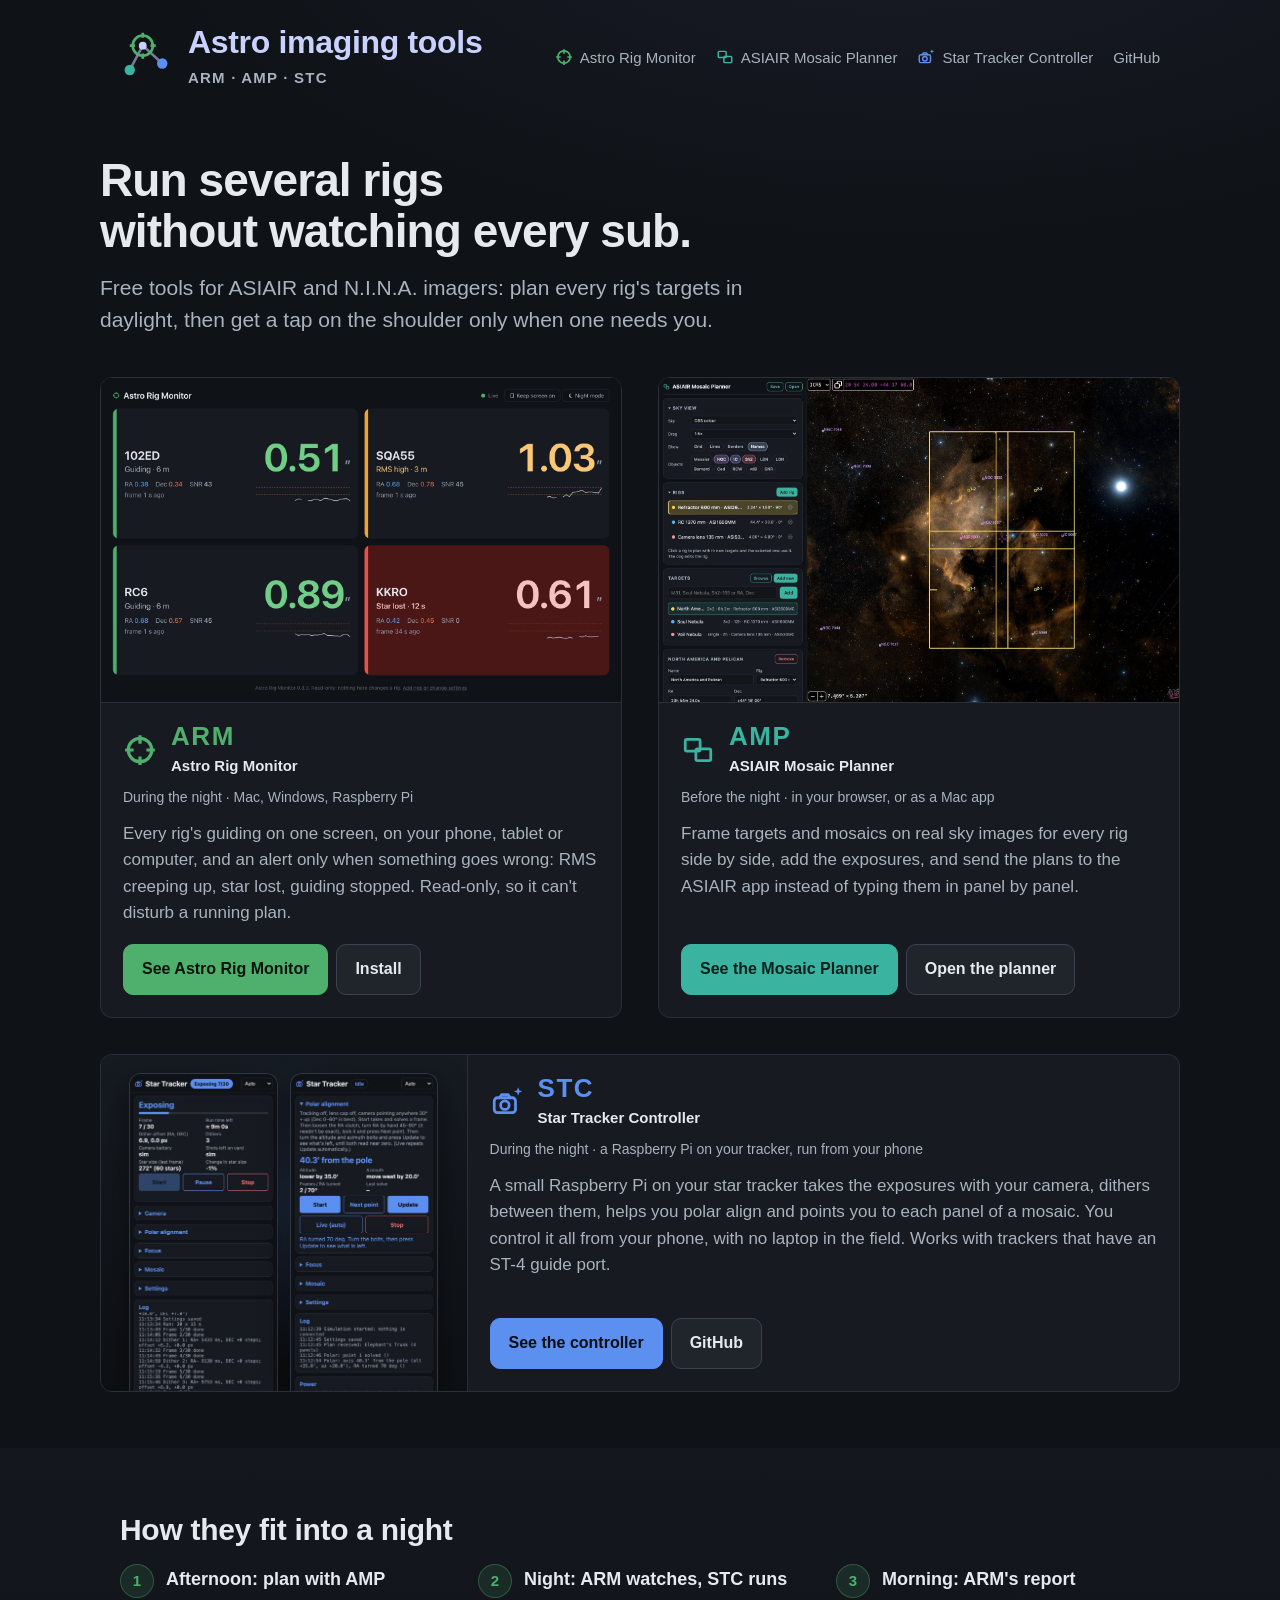
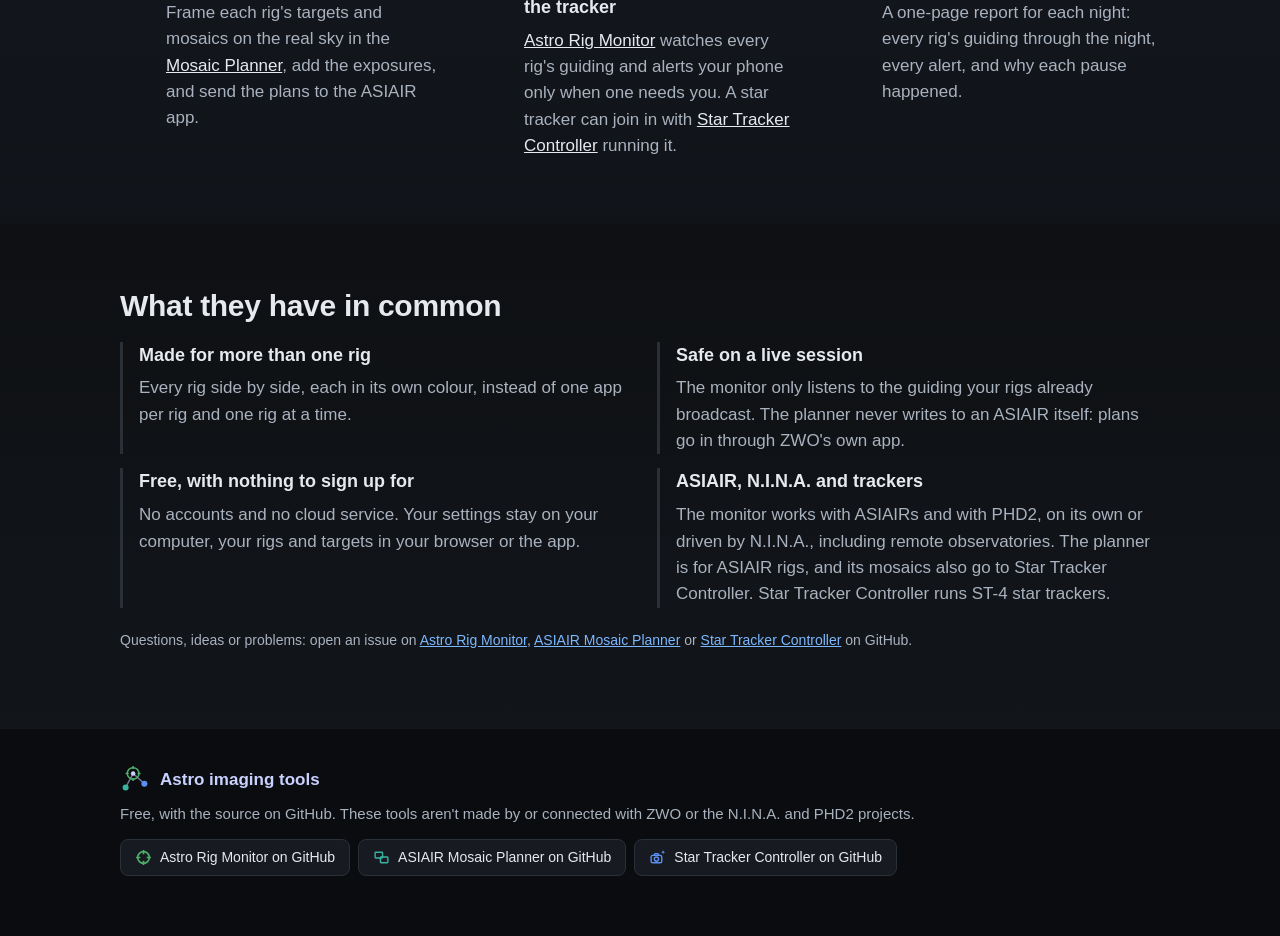
==== commit 99072cbe: "Site: footer links as buttons Co-Authored-By: Claude Opus 5.5 <noreply@anthropic.com>" ====
--- a/index.html
+++ b/index.html
@@ -213,6 +213,13 @@
 footer .foot-brand svg { width: 30px; height: 30px; flex: none; }
 footer a.ti { display: inline-flex; align-items: center; gap: 6px; vertical-align: bottom; }
 footer a.ti svg { width: 17px; height: 17px; flex: none; }
+footer .fbtns { display: flex; flex-wrap: wrap; gap: 8px; margin: 14px 0 0; }
+footer .fbtns + .flabel { margin-top: 22px; }
+footer .flabel { margin: 0; font-size: 12px; font-weight: 600; letter-spacing: .08em; text-transform: uppercase; color: var(--muted, #8a94a3); }
+footer .flabel + .fbtns { margin-top: 10px; }
+footer a.fbtn { display: inline-flex; align-items: center; gap: 8px; padding: 9px 14px; border: 1px solid var(--line); border-radius: 8px; background: var(--panel); color: var(--text); font-size: 14px; font-weight: 500; text-decoration: none; line-height: 1.2; }
+footer a.fbtn:hover { border-color: #3a424d; background: #1d222a; }
+footer a.fbtn svg { width: 17px; height: 17px; flex: none; }
 /* Phone menu */
 .menu-btn { display: none; }
 .menu-btn .x { display: none; }
@@ -305,7 +312,7 @@
   <div class="wrap">
     <a class="foot-brand" href="#"><svg viewBox="0 0 32 32" aria-hidden="true"><path d="M6 24L14 9L26 20" fill="none" stroke="#c9d1ff" stroke-width="1.6" stroke-opacity=".55"/><circle cx="14" cy="9" r="6.2" fill="none" stroke="#4fb06d" stroke-width="1.6"/><path d="M14 1v3.2M14 13.8V17M6 9h3.2M18.8 9H22" stroke="#4fb06d" stroke-width="1.6"/><circle cx="6" cy="24" r="3.2" fill="#3bb3a1"/><circle cx="14" cy="9" r="2.4" fill="#c9d1ff"/><circle cx="26" cy="20" r="3.2" fill="#5b8ff0"/></svg>Astro imaging tools</a>
     <p>Free, with the source on GitHub. These tools aren't made by or connected with ZWO or the N.I.N.A. and PHD2 projects.</p>
-    <p><a class="ti" href="https://github.com/dgsgc/astro-rig-monitor"><svg viewBox="0 0 32 32" aria-hidden="true"><circle cx="16" cy="16" r="11" fill="none" stroke="#4fb06d" stroke-width="3"/><path d="M16 2v8M16 22v8M2 16h8M22 16h8" stroke="#4fb06d" stroke-width="3"/></svg>Astro Rig Monitor on GitHub</a> · <a class="ti" href="https://github.com/dgsgc/asiair-mosaic-planner"><svg viewBox="0 0 32 32" aria-hidden="true"><rect x="4" y="6" width="14" height="11" rx="1.5" fill="none" stroke="#3bb3a1" stroke-width="2.6"/><rect x="14" y="15" width="14" height="11" rx="1.5" fill="none" stroke="#3bb3a1" stroke-width="2.6"/></svg>ASIAIR Mosaic Planner on GitHub</a> · <a class="ti" href="https://github.com/dgsgc/star-tracker-controller"><svg viewBox="0 0 32 32" aria-hidden="true"><rect x="4" y="12" width="20" height="14" rx="3" fill="none" stroke="#5b8ff0" stroke-width="2.6" stroke-linecap="round" stroke-linejoin="round"/><circle cx="14" cy="19" r="4" fill="none" stroke="#5b8ff0" stroke-width="2.6" stroke-linecap="round" stroke-linejoin="round"/><path d="M9 12l2-3h6l2 3" fill="none" stroke="#5b8ff0" stroke-width="2.6" stroke-linecap="round" stroke-linejoin="round"/><path d="M26.5 2.2l1.06 2.74 2.74 1.06-2.74 1.06-1.06 2.74-1.06-2.74-2.74-1.06 2.74-1.06z" fill="#5b8ff0"/></svg>Star Tracker Controller on GitHub</a></p>
+    <div class="fbtns"><a class="fbtn" href="https://github.com/dgsgc/astro-rig-monitor"><svg viewBox="0 0 32 32" aria-hidden="true"><circle cx="16" cy="16" r="11" fill="none" stroke="#4fb06d" stroke-width="3"/><path d="M16 2v8M16 22v8M2 16h8M22 16h8" stroke="#4fb06d" stroke-width="3"/></svg>Astro Rig Monitor on GitHub</a><a class="fbtn" href="https://github.com/dgsgc/asiair-mosaic-planner"><svg viewBox="0 0 32 32" aria-hidden="true"><rect x="4" y="6" width="14" height="11" rx="1.5" fill="none" stroke="#3bb3a1" stroke-width="2.6"/><rect x="14" y="15" width="14" height="11" rx="1.5" fill="none" stroke="#3bb3a1" stroke-width="2.6"/></svg>ASIAIR Mosaic Planner on GitHub</a><a class="fbtn" href="https://github.com/dgsgc/star-tracker-controller"><svg viewBox="0 0 32 32" aria-hidden="true"><rect x="4" y="12" width="20" height="14" rx="3" fill="none" stroke="#5b8ff0" stroke-width="2.6" stroke-linecap="round" stroke-linejoin="round"/><circle cx="14" cy="19" r="4" fill="none" stroke="#5b8ff0" stroke-width="2.6" stroke-linecap="round" stroke-linejoin="round"/><path d="M9 12l2-3h6l2 3" fill="none" stroke="#5b8ff0" stroke-width="2.6" stroke-linecap="round" stroke-linejoin="round"/><path d="M26.5 2.2l1.06 2.74 2.74 1.06-2.74 1.06-1.06 2.74-1.06-2.74-2.74-1.06 2.74-1.06z" fill="#5b8ff0"/></svg>Star Tracker Controller on GitHub</a></div>
   </div>
 </footer>
 <script>
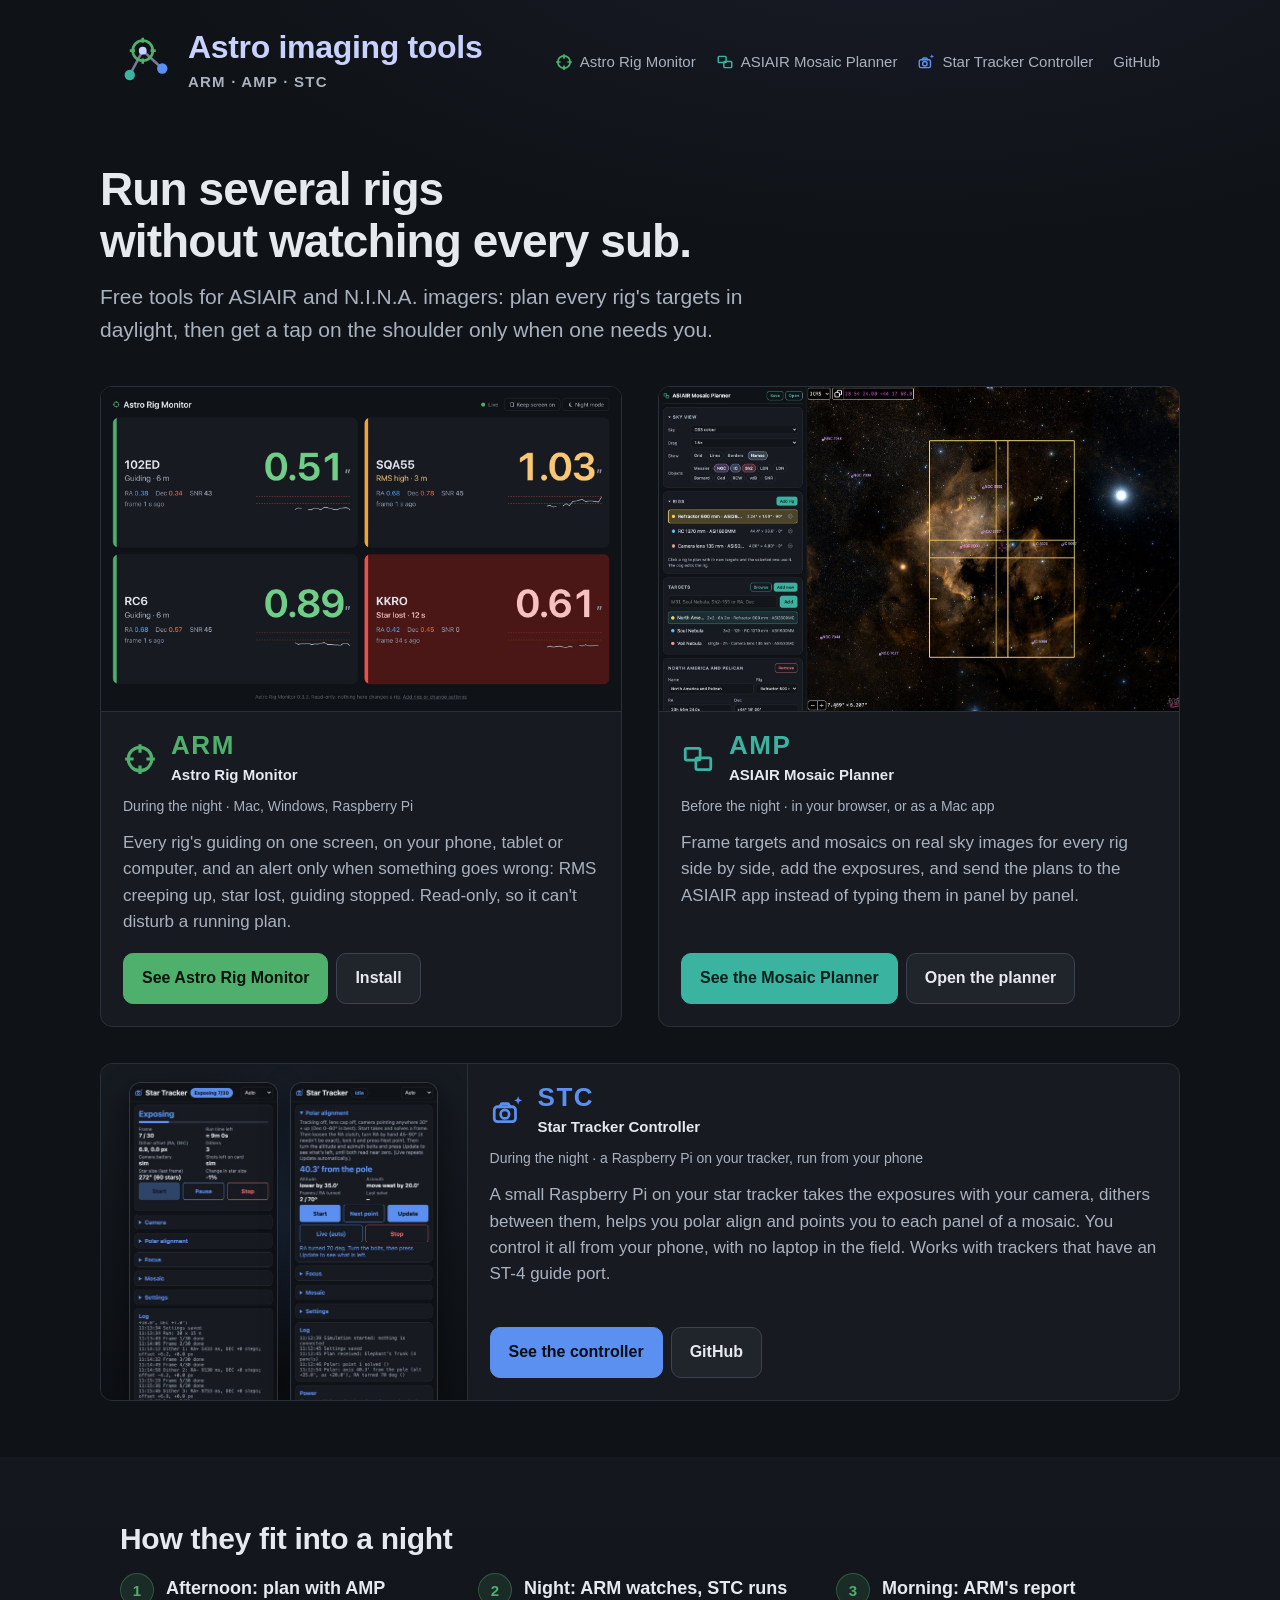
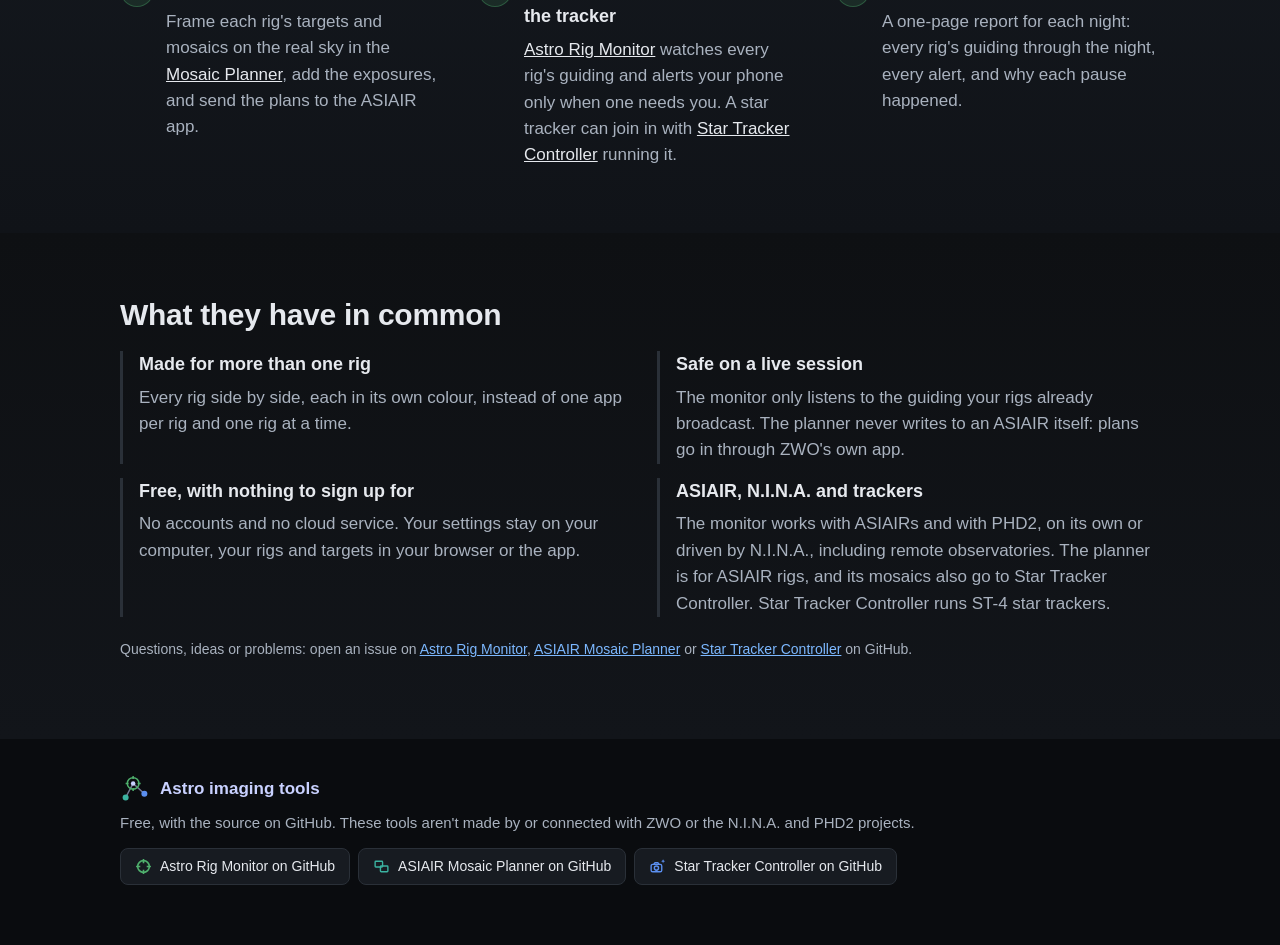
==== commit 9fb39005: "Site: same header height on every page Co-Authored-By: Claude Opus 5.5 <noreply@anthropic.com>" ====
--- a/index.html
+++ b/index.html
@@ -220,6 +220,10 @@
 footer a.fbtn { display: inline-flex; align-items: center; gap: 8px; padding: 9px 14px; border: 1px solid var(--line); border-radius: 8px; background: var(--panel); color: var(--text); font-size: 14px; font-weight: 500; text-decoration: none; line-height: 1.2; }
 footer a.fbtn:hover { border-color: #3a424d; background: #1d222a; }
 footer a.fbtn svg { width: 17px; height: 17px; flex: none; }
+/* same header height on every page of the suite, so the menu sits in the same place */
+header .wrap { min-height: 72px; }
+@media (min-width: 1101px) { header nav { display: flex; align-items: center; } header nav a { line-height: 28px; } }
+@media (max-width: 520px) { header .wrap { min-height: 60px; } }
 /* Phone menu */
 .menu-btn { display: none; }
 .menu-btn .x { display: none; }
